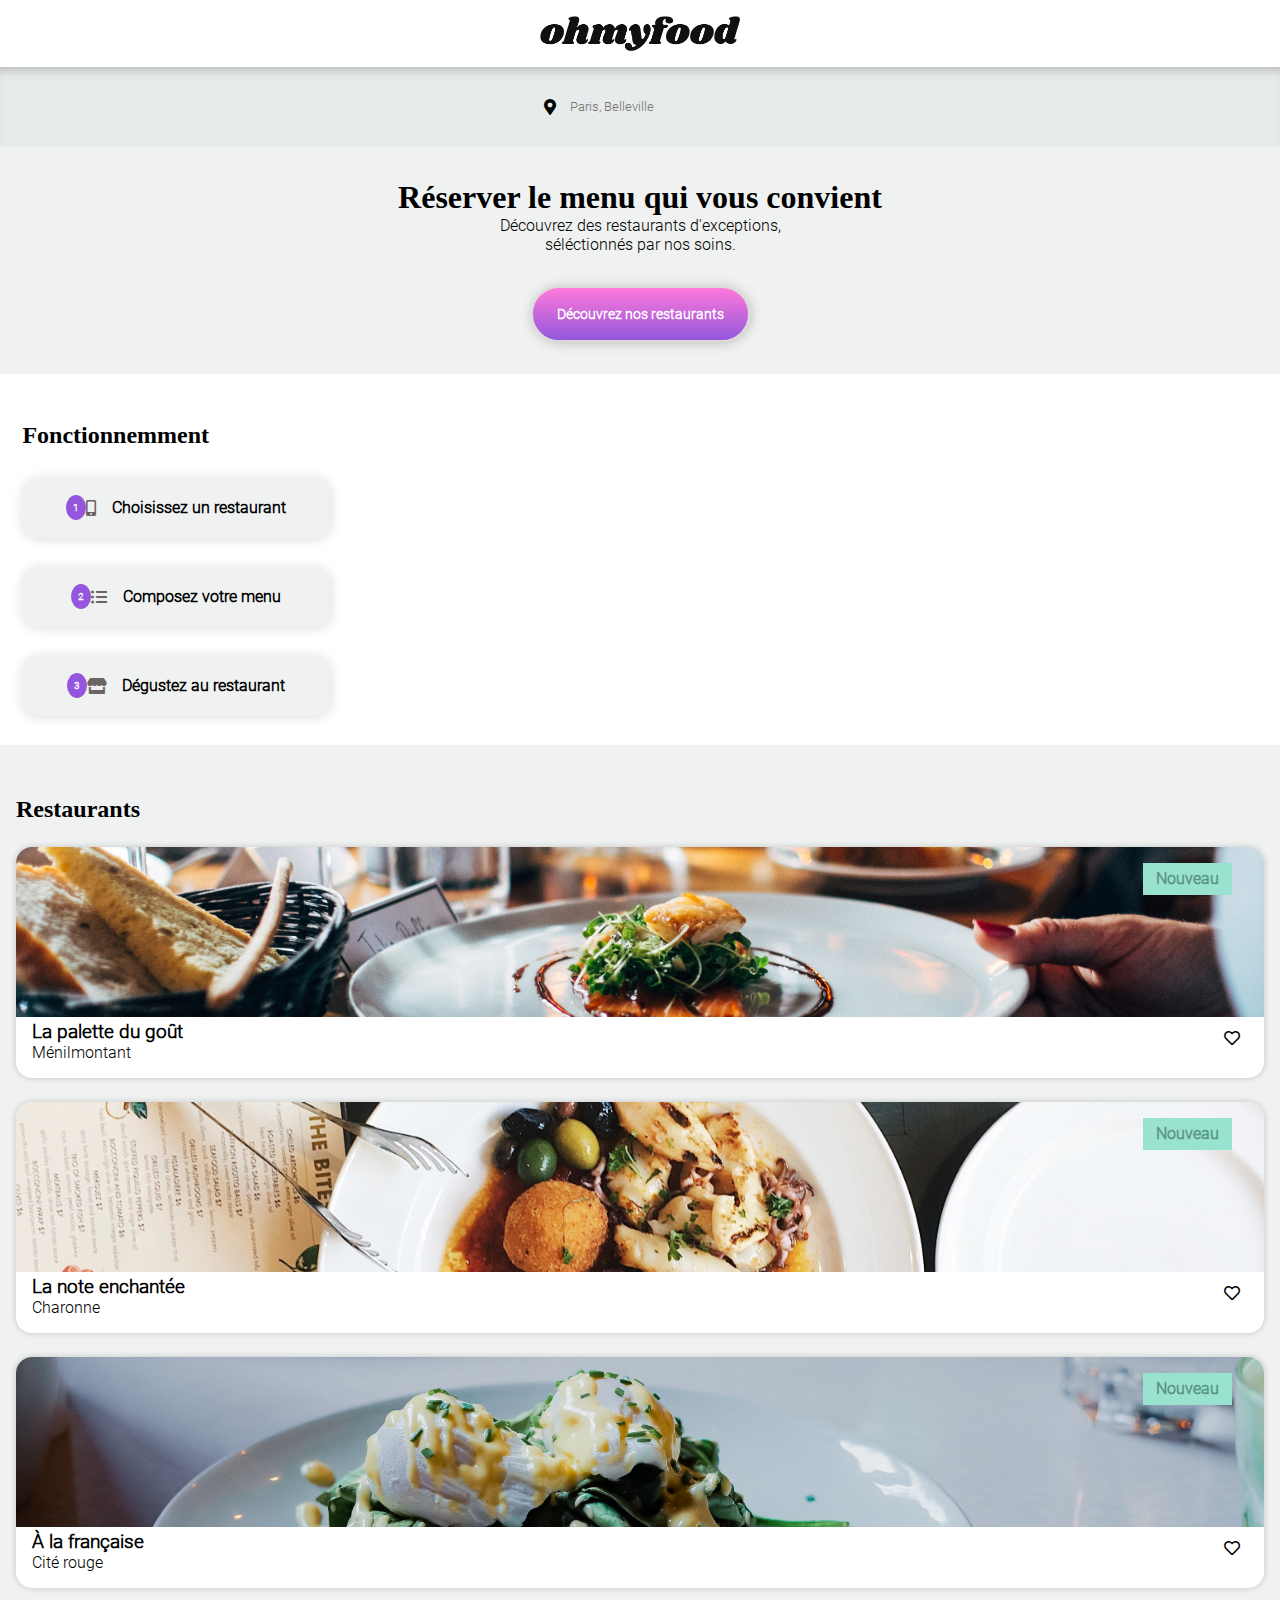
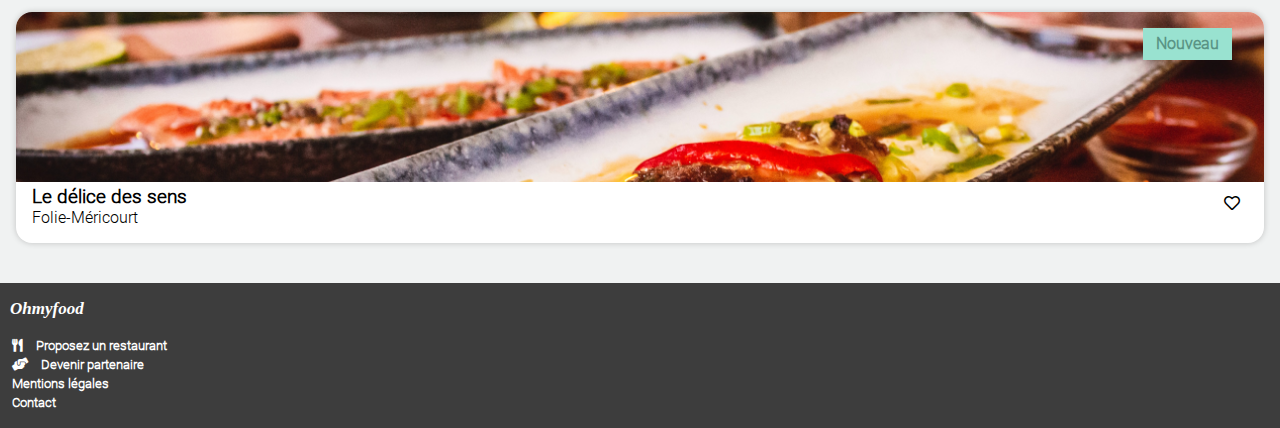
==== index.html @ 3ba20498 "Ajout de dossier html et finalisation page d'acceuil" ====
<!DOCTYPE html>
<html lang="fr">
  <head>
    <meta charset="UTF-8" />
    <meta http-equiv="X-UA-Compatible" content="IE=edge" />
    <meta name="viewport" content="width=device-width, initial-scale=1.0" />
    <link
      rel="stylesheet"
      href="Public/Fontawesome/fontawesome-free-5.15.3-web/css/all.min.css"
    />

    <link rel="stylesheet" href="Public/css/style.css" />

    <title>Ohmyfood</title>
  </head>

  <body>
    <header>
      <div class="header-logo">
        <img
          class="logo"
          src="Public/Images/logo/ohmyfood.png"
          alt="logo de l'entreprise"
        />
      </div>

      <div class="input-search">
        <i class="fas fa-map-marker-alt"></i>
        <input type="text" placeholder="Paris, Belleville" />
      </div>

      <div class="concept-store">
        <!--Courte présentation du concept-->
        <h1>Réserver le menu qui vous convient</h1>
        <p class="header-paragraph">
          Découvrez des restaurants d'exceptions,<br />
          séléctionnés par nos soins.
        </p>
        <button class="first-button">Découvrez nos restaurants</button>
      </div>
    </header>

    <main>
      <section class="first-section">
        <h2 class="titlle-section-1">Fonctionnemment</h2>
        <div class="container-1">
          <ul>
            <li>
              <span class="number">1</span>
              <i class="fas fa-mobile-alt"></i>Choisissez un restaurant
            </li>

            <li>
              <span class="number">2</span>
              <i class="fas fa-list-ul"></i>Composez votre menu
            </li>

            <li>
              <span class="number">3</span> <i class="fas fa-store"></i>Dégustez
              au restaurant
            </li>
          </ul>
        </div>
      </section>

      <section class="second-section">
        <h2 class="titlle-section">Restaurants</h2>

        <article>
          <a href="la-palette-du-gout.html"
            ><!--Lien ramenant au menu concerné-->
            <div class="img-position">
              <img
                class="img-section"
                src="Public/Images/restaurants/Lapalettedugout.jpg"
                alt="la palette du gout"
              />
              <span class="section-button"><strong>Nouveau</strong></span>
            </div>

            <div class="text">
              <h3>La palette du goût</h3>
              <p class="paragraph">Ménilmontant</p>
            </div>
            <div class="icon-heart">
              <i class="far fa-heart"></i>
            </div>
          </a>
        </article>

        <article>
          <a href="la-note-enchantee.html"
            ><!--Lien ramenant au menu concerné-->
            <div class="img-position">
              <img
                class="img-section"
                src="Public/Images/restaurants/Lanoteenchantee.jpg"
                alt="la note enchantee"
              />
              <span class="section-button"><strong>Nouveau</strong></span>
            </div>

            <div class="text">
              <h3>La note enchantée</h3>
              <p class="paragraph">Charonne</p>
            </div>
            <div class="icon-heart">
              <i class="far fa-heart"></i>
            </div>
          </a>
        </article>

        <article>
          <a href="a-la-francaise.html"
            ><!--Lien ramenant au menu concerné-->
            <div class="img-position">
              <img
                class="img-section"
                src="Public/Images/restaurants/Alafrancaise.jpg"
                alt="a la francaise"
              />
              <span class="section-button"><strong>Nouveau</strong></span>
            </div>

            <div class="text">
              <h3>À la française</h3>
              <p class="paragraph">Cité rouge</p>
            </div>
            <div class="icon-heart">
              <i class="far fa-heart"></i>
            </div>
          </a>
        </article>
        <article>
          <a href="le-delice-des-sens.html"
            ><!--Lien ramenant au menu concerné-->
            <div class="img-position">
              <img
                class="img-section"
                src="Public/Images/restaurants/Ledelicedessens.jpg"
                alt="le delice des sens "
              />
              <span class="section-button"><strong>Nouveau</strong></span>
            </div>

            <div class="text">
              <h3>Le délice des sens</h3>
              <p class="paragraph">Folie-Méricourt</p>
            </div>
            <div class="icon-heart">
              <i class="far fa-heart"></i>
            </div>
          </a>
        </article>
      </section>
    </main>

    <footer>
      <h4 class="tittle-footer">Ohmyfood</h4>
      <ul>
        <li><i class="fas fa-utensils"></i>Proposez un restaurant</li>
        <li><i class="fas fa-hands-helping"></i>Devenir partenaire</li>
        <li>Mentions légales</li>
        <a><li>Contact</li></a>
      </ul>
    </footer>
  </body>
</html>
---- Public/css/style.css ----
@font-face {
  font-family: "Roboto";
  src: url("../Font/Roboto/Roboto-Light.ttf") format("truetype");
}
@font-face {
  font-family: "Shrikhand";
  src: url("../Font/Shrikand/Shrikhand-Regular.ttf") format("truetype");
}
* {
  font-family: "Roboto";
  margin: 0;
  padding: 0;
}
:root {
  --color-primary: #9356dc;
  --color-secondary: #ff79da;
  --color-tertiary: #99e2d0;
}
.logo {
  width: 200px;
}

a {
  color: inherit;
  text-decoration: none;
}
.logo {
  width: 200px;
}
.header-logo {
  display: -webkit-box;
  display: -ms-flexbox;
  display: flex;
  -webkit-box-pack: center;
  -ms-flex-pack: center;
  justify-content: center;
  margin-top: 1rem;
  -o-object-fit: cover;
  object-fit: cover;
  margin-bottom: 1rem;
}

input[type="text"] {
  border: none;
  background: none;
  padding-left: 1em;
}

.input-search {
  display: -webkit-box;
  display: -ms-flexbox;
  display: flex;
  -webkit-box-pack: center;
  -ms-flex-pack: center;
  justify-content: center;
  border: none;
  -webkit-appearance: none;
  -moz-appearance: none;
  appearance: none;
  background: #e8ebeb;
  outline: none;
  -webkit-box-shadow: inset 0 10px 10px -6px #bdbfbf;
  box-shadow: inset 0 10px 10px -6px #bdbfbf;
  text-align: center;
  padding: 2em 0;
}
h1,
h2 {
  font-family: "Shrikand";
}
.concept-store {
  background: #f0f2f2;
  padding: 2rem;
  text-align: center;
}

.header-paragraph {
  margin-bottom: 2rem;
}

.first-button {
  text-decoration: none;
  font-weight: bold;
  border: 2px solid #ded9d9;
  border-radius: 40px;
  -webkit-box-shadow: 1px 1px 12px #bababa;
  box-shadow: 1px 1px 12px #bababa;
  color: white;
  background: -webkit-gradient(
    linear,
    left bottom,
    left top,
    from(#9356dc),
    to(#ff79da)
  );
  background: -o-linear-gradient(bottom, #9356dc, #ff79da);
  background: linear-gradient(0deg, #9356dc, #ff79da);
  font-size: 14px;
  padding: 18px 24px;
  cursor: pointer;
}

.img-section {
  width: 100%;
  height: 170px;
  -o-object-fit: cover;
  object-fit: cover;
  border-radius: 1em 1em 0 0;
}

.section-button {
  position: absolute;
  right: 3rem;
  margin-top: 1em;
  color: #5a9485;
  background-color: #99e2d0;
  padding: 0.4em 0.8em;
}
.first-section {
  padding: 0 1.4em;
}
article {
  border-radius: 1em 1em;
  -moz-border-radius: 10px;
  -webkit-box-shadow: 0px 0px 6px 0px rgb(0 0 0 / 20%);
  box-shadow: 0px 0px 6px 0px rgb(0 0 0 / 20%);
  background-color: white;
  -webkit-transition-duration: 0.1s;
  -o-transition-duration: 0.1s;
  transition-duration: 0.1s;
  cursor: pointer;
  margin-bottom: 1.5em;
}

.text {
  padding-left: 1em;
}

.container-1 ul li {
  border: 2px solid #f0f2f2;
  border-radius: 1rem;
  font-weight: bold;
  background: #f0f2f2;
  -webkit-box-shadow: 1px 1px 12px #ded9d9;
  box-shadow: 1px 1px 12px #ded9d9;
  list-style-type: none;
  display: -webkit-box;
  display: -ms-flexbox;
  display: flex;
  -webkit-box-pack: center;
  -ms-flex-pack: center;
  justify-content: center;
  -webkit-box-align: center;
  -ms-flex-align: center;
  align-items: center;
  height: 3.5rem;
  width: 19rem;
  margin: 29px 0;
}

.container-1 ul li:hover {
  -webkit-transition: -webkit-transform 0.5s;
  transition: -webkit-transform 0.5s;
  -o-transition: transform 0.5s;
  transition: transform 0.5s;
  transition: transform 0.5s, -webkit-transform 0.5s;
  -webkit-transform: scale(1.1);
  -ms-transform: scale(1.1);
  transform: scale(1.1);
}
.number {
  background-color: #9356dc;
  border-radius: 50%;
  padding: 7px;
  color: white;
  font-weight: bold;
  font-size: 10px;
}

.fa-mobile-alt,
.fa-store,
.fa-list-ul {
  color: #6b6464;
  margin-right: 1em;
}
.fa-heart {
  display: -webkit-box;
  display: -ms-flexbox;
  display: flex;
  -webkit-box-pack: end;
  -ms-flex-pack: end;
  justify-content: end;
  position: relative;
  top: -2em;
  right: 1.5em;
}

h2 {
  margin-bottom: 1em;
  margin-top: 2em;
}
.second-section {
  background-color: #f0f2f2;
  padding: 0.2em 1em 1em 1em;
}
.second-section:hover {
  -webkit-transition: -webkit-transform 0.5s;
  transition: -webkit-transform 0.5s;
  -o-transition: transform 0.5s;
  transition: transform 0.5s;
  transition: transform 0.5s, -webkit-transform 0.5s;
  -webkit-transform: scale(1.1);
  -ms-transform: scale(1.1);
  transform: scale(1.1);
}

.fa-utensils,
.fa-hands-helping {
  padding-right: 1em;
}
.tittle-footer {
  font-style: italic;
  font-family: "Shrikand";
  color: white;
  font-size: 17px;
  padding-left: 10px;
  padding-bottom: 1em;
}
footer ul li {
  color: white;
  font-weight: bold;
  font-size: 13px;
  padding: 2px 2px 2px 12px;
}
footer {
  background-color: #3d3d3d;
  padding-bottom: 1em;
  padding-top: 1em;
}

@media screen and (max-width: 999px) /* Pour les tablettes */ {
}
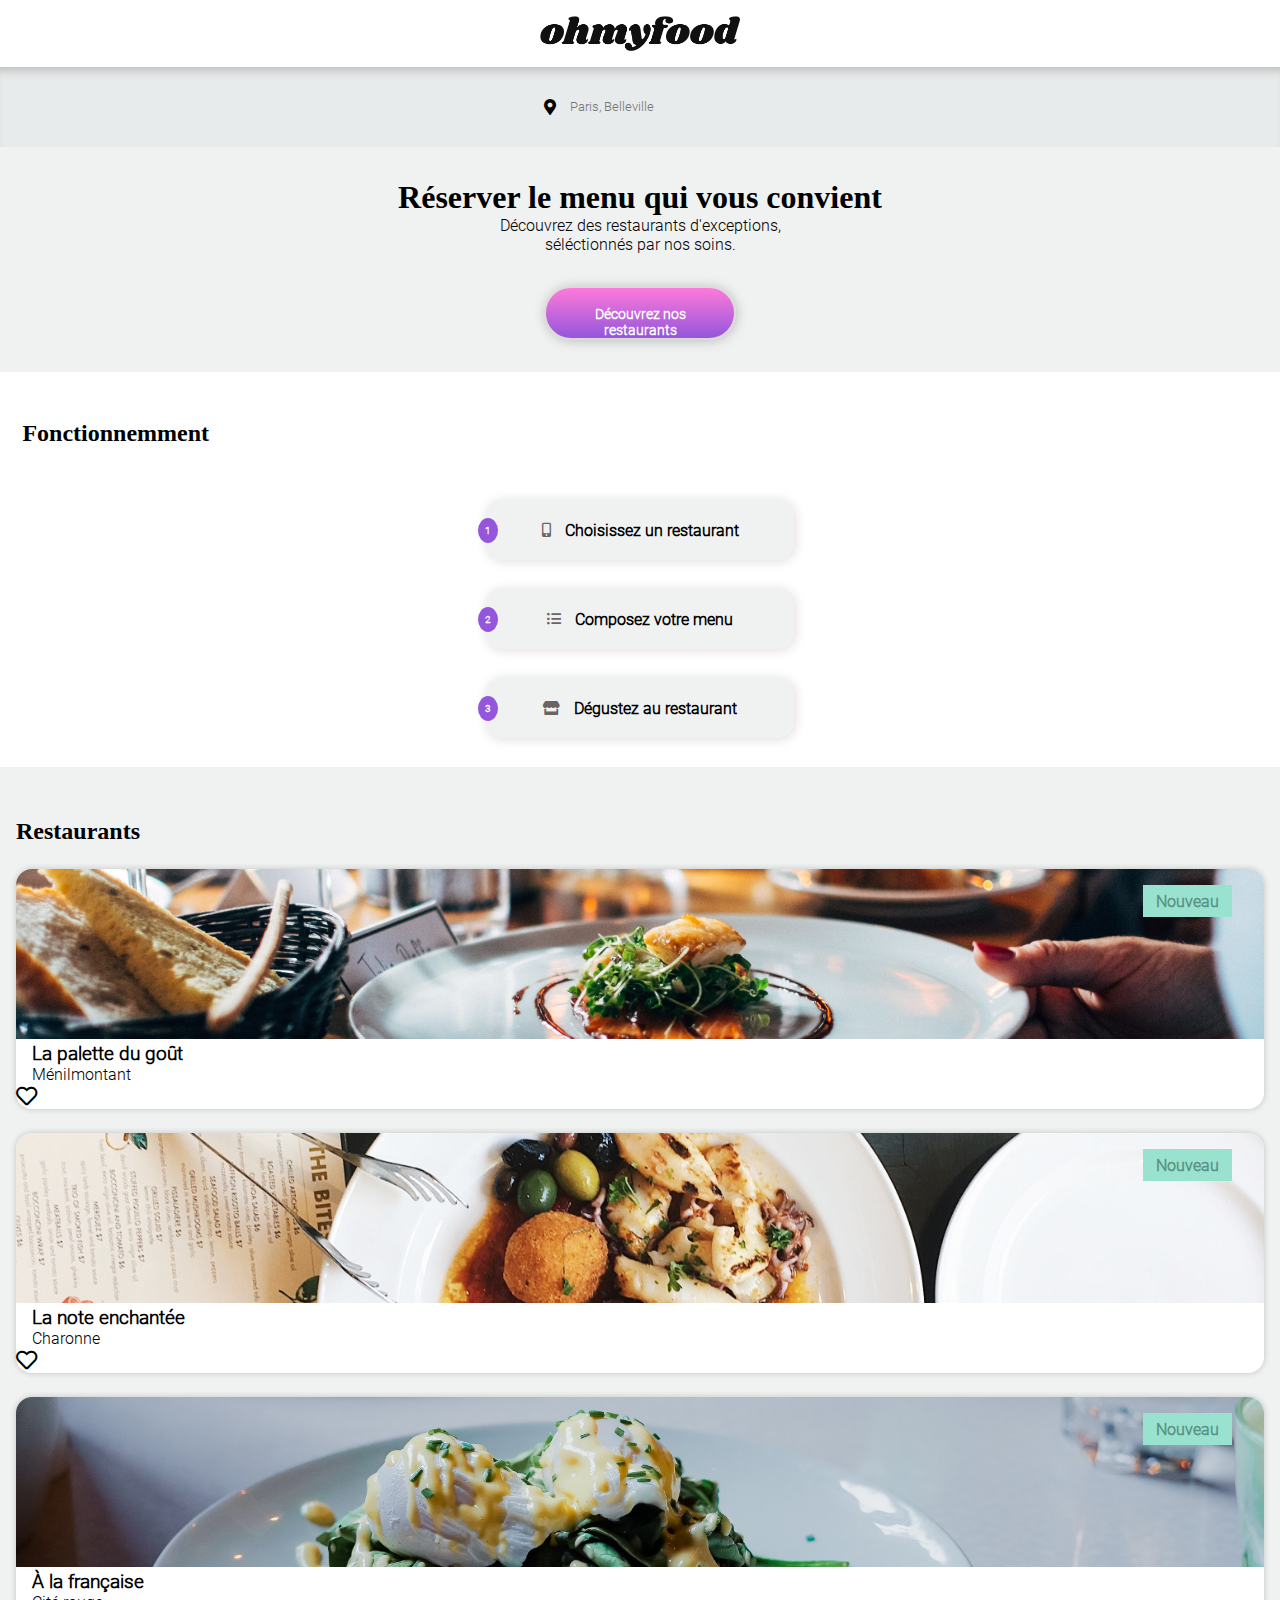
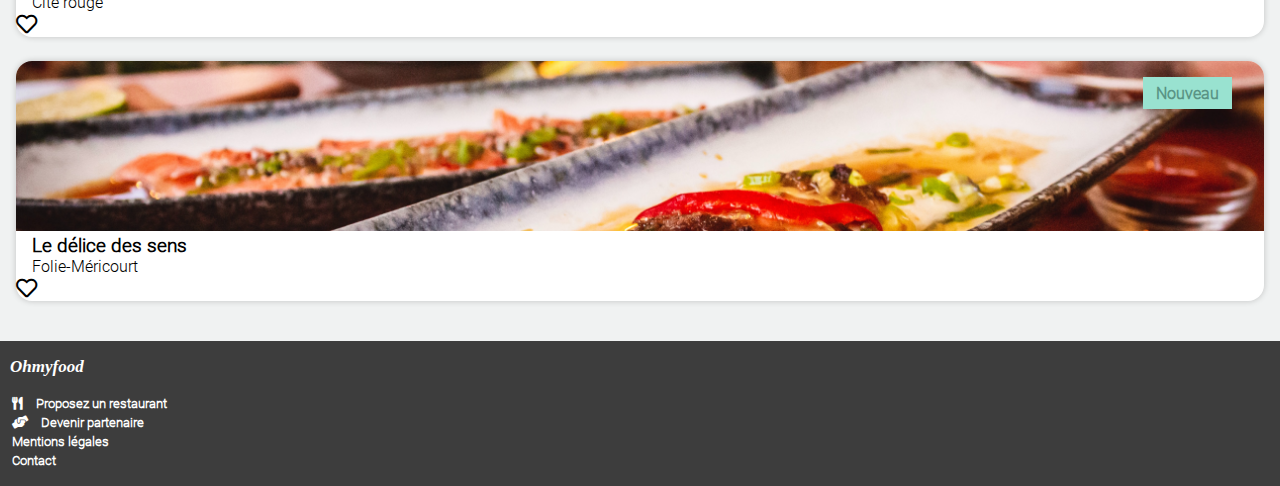
==== commit f9ff293f: "finalisation page menu 1" ====
--- a/index.html
+++ b/index.html
@@ -83,11 +83,10 @@
               <p class="paragraph">Ménilmontant</p>
             </div>
             <div class="icon-heart">
-              <i class="far fa-heart"></i>
+              <span class="fa-li"></span><i class="far fa-heart"></i>
             </div>
           </a>
         </article>
-
         <article>
           <a href="la-note-enchantee.html"
             ><!--Lien ramenant au menu concerné-->
--- a/Public/css/style.css
+++ b/Public/css/style.css
@@ -15,6 +15,7 @@
   --color-primary: #9356dc;
   --color-secondary: #ff79da;
   --color-tertiary: #99e2d0;
+  --font-family-tittle: "Shrikand";
 }
 .logo {
   width: 200px;
@@ -28,14 +29,9 @@
   width: 200px;
 }
 .header-logo {
-  display: -webkit-box;
-  display: -ms-flexbox;
-  display: flex;
-  -webkit-box-pack: center;
-  -ms-flex-pack: center;
+  display: flex;
   justify-content: center;
   margin-top: 1rem;
-  -o-object-fit: cover;
   object-fit: cover;
   margin-bottom: 1rem;
 }
@@ -47,26 +43,19 @@
 }
 
 .input-search {
-  display: -webkit-box;
-  display: -ms-flexbox;
-  display: flex;
-  -webkit-box-pack: center;
-  -ms-flex-pack: center;
+  display: flex;
   justify-content: center;
   border: none;
-  -webkit-appearance: none;
-  -moz-appearance: none;
   appearance: none;
   background: #e8ebeb;
   outline: none;
-  -webkit-box-shadow: inset 0 10px 10px -6px #bdbfbf;
   box-shadow: inset 0 10px 10px -6px #bdbfbf;
   text-align: center;
   padding: 2em 0;
 }
 h1,
 h2 {
-  font-family: "Shrikand";
+  font-family: var(--font-family-tittle);
 }
 .concept-store {
   background: #f0f2f2;
@@ -78,22 +67,19 @@
   margin-bottom: 2rem;
 }
 
+.first-button:hover {
+  cursor: pointer;
+  transition: transform 0.5s, -moz-transform 0.5s;
+  -moz-transform: scale(1.1);
+  transform: scale(1.1);
+}
 .first-button {
   text-decoration: none;
   font-weight: bold;
   border: 2px solid #ded9d9;
   border-radius: 40px;
-  -webkit-box-shadow: 1px 1px 12px #bababa;
   box-shadow: 1px 1px 12px #bababa;
   color: white;
-  background: -webkit-gradient(
-    linear,
-    left bottom,
-    left top,
-    from(#9356dc),
-    to(#ff79da)
-  );
-  background: -o-linear-gradient(bottom, #9356dc, #ff79da);
   background: linear-gradient(0deg, #9356dc, #ff79da);
   font-size: 14px;
   padding: 18px 24px;
@@ -103,7 +89,6 @@
 .img-section {
   width: 100%;
   height: 170px;
-  -o-object-fit: cover;
   object-fit: cover;
   border-radius: 1em 1em 0 0;
 }
@@ -122,59 +107,60 @@
 article {
   border-radius: 1em 1em;
   -moz-border-radius: 10px;
-  -webkit-box-shadow: 0px 0px 6px 0px rgb(0 0 0 / 20%);
+  -moz-box-shadow: 0px 0px 6px 0px rgba(0, 0, 0, 0.2);
   box-shadow: 0px 0px 6px 0px rgb(0 0 0 / 20%);
   background-color: white;
-  -webkit-transition-duration: 0.1s;
-  -o-transition-duration: 0.1s;
+  margin-bottom: 1.5em;
+  -moz-transition-duration: 0.1s;
   transition-duration: 0.1s;
   cursor: pointer;
-  margin-bottom: 1.5em;
-}
-
+}
+
+article:hover {
+  cursor: pointer;
+  transition: transform 0.5s, -moz-transform 0.5s;
+  -moz-transform: scale(1.1);
+  transform: scale(1.1);
+}
 .text {
   padding-left: 1em;
 }
-
+.container-1 {
+  display: flex;
+  justify-content: center;
+}
 .container-1 ul li {
   border: 2px solid #f0f2f2;
   border-radius: 1rem;
   font-weight: bold;
   background: #f0f2f2;
-  -webkit-box-shadow: 1px 1px 12px #ded9d9;
   box-shadow: 1px 1px 12px #ded9d9;
   list-style-type: none;
-  display: -webkit-box;
-  display: -ms-flexbox;
-  display: flex;
-  -webkit-box-pack: center;
-  -ms-flex-pack: center;
-  justify-content: center;
-  -webkit-box-align: center;
-  -ms-flex-align: center;
+  display: flex;
+  justify-content: center;
   align-items: center;
   height: 3.5rem;
   width: 19rem;
   margin: 29px 0;
+  position: relative;
 }
 
 .container-1 ul li:hover {
-  -webkit-transition: -webkit-transform 0.5s;
-  transition: -webkit-transform 0.5s;
-  -o-transition: transform 0.5s;
+  -moz-transition: transform 0.5s, -moz-transform 0.5s;
   transition: transform 0.5s;
-  transition: transform 0.5s, -webkit-transform 0.5s;
-  -webkit-transform: scale(1.1);
-  -ms-transform: scale(1.1);
+  transition: transform 0.5s, -moz-transform 0.5s;
+  -moz-transform: scale(1.1);
   transform: scale(1.1);
 }
 .number {
-  background-color: #9356dc;
+  background-color: var(--color-primary);
   border-radius: 50%;
   padding: 7px;
   color: white;
   font-weight: bold;
   font-size: 10px;
+  position: absolute;
+  left: -1em;
 }
 
 .fa-mobile-alt,
@@ -182,17 +168,19 @@
 .fa-list-ul {
   color: #6b6464;
   margin-right: 1em;
-}
-.fa-heart {
-  display: -webkit-box;
-  display: -ms-flexbox;
-  display: flex;
-  -webkit-box-pack: end;
-  -ms-flex-pack: end;
-  justify-content: end;
-  position: relative;
-  top: -2em;
-  right: 1.5em;
+  font-size: 0.875em;
+}
+.icon-heart {
+  font-size: 1.33em;
+}
+.fa-heart:hover {
+  cursor: pointer; /* souris lors de la selection */
+  -moz-transition: transform 0.5s, -moz-transform 0.5s;
+  transition: transform 0.5s;
+  transition: transform 0.5s, -moz-transform 0.5s;
+  -moz-transform: scale(1.1);
+  transform: scale(1.1);
+  background-color: var(--color-primary);
 }
 
 h2 {
@@ -204,13 +192,10 @@
   padding: 0.2em 1em 1em 1em;
 }
 .second-section:hover {
-  -webkit-transition: -webkit-transform 0.5s;
-  transition: -webkit-transform 0.5s;
-  -o-transition: transform 0.5s;
+  -moz-transition: transform 0.5s, -moz-transform 0.5s;
   transition: transform 0.5s;
-  transition: transform 0.5s, -webkit-transform 0.5s;
-  -webkit-transform: scale(1.1);
-  -ms-transform: scale(1.1);
+  transition: transform 0.5s, -moz-transform 0.5s;
+  -moz-transform: scale(1.1);
   transform: scale(1.1);
 }
 
@@ -220,7 +205,7 @@
 }
 .tittle-footer {
   font-style: italic;
-  font-family: "Shrikand";
+  font-family: var(--font-family-tittle);
   color: white;
   font-size: 17px;
   padding-left: 10px;
@@ -237,6 +222,80 @@
   padding-bottom: 1em;
   padding-top: 1em;
 }
-
-@media screen and (max-width: 999px) /* Pour les tablettes */ {
-}
+/* CSS page de menu 1 */
+
+.element {
+  position: absolute;
+  left: 1em;
+  top: 1.7em;
+}
+.tittle-second-page {
+  display: flex;
+  justify-content: center;
+  padding: 1em;
+  position: relative;
+}
+.img-page-2 {
+  width: 100%;
+  object-fit: cover;
+  height: 170px;
+}
+.text-transform {
+  text-transform: uppercase;
+  border-bottom: 3px solid var(--color-tertiary);
+  width: 40px;
+}
+
+.font-style-h2 {
+  font-family: var(--font-family-tittle);
+}
+.padding-section {
+  padding: 1em;
+}
+
+.text-item {
+  font-size: small;
+  padding-left: 1em;
+  padding-top: 1em;
+}
+.tittle-logo {
+  font-family: var(--font-family-tittle);
+  font-style: italic;
+  font-weight: bold;
+  font-size: 2em;
+}
+.element-icon {
+  display: flex;
+  justify-content: flex-end;
+  padding-right: 1.5em;
+  font-weight: bold;
+}
+
+.article-second-page {
+  margin-top: 1em;
+}
+
+button {
+  font-weight: bold;
+  color: white;
+  text-decoration: none;
+  border: 2px solid #ded9d9;
+  border-radius: 40px;
+  box-shadow: 1px 1px 12px #bababa;
+  background: linear-gradient(0deg, #9356dc, #ff79da);
+  font-size: 14px;
+  cursor: pointer;
+  height: 3.4rem;
+  width: 12rem;
+}
+.position-order {
+  text-align: center;
+  margin-bottom: 3rem;
+}
+/* CSS media quieries */
+
+@media screen and (max-width: 340px) /* Pour les écrans à taille réduite */ {
+  .container-1 ul li {
+    width: 17rem;
+  }
+}
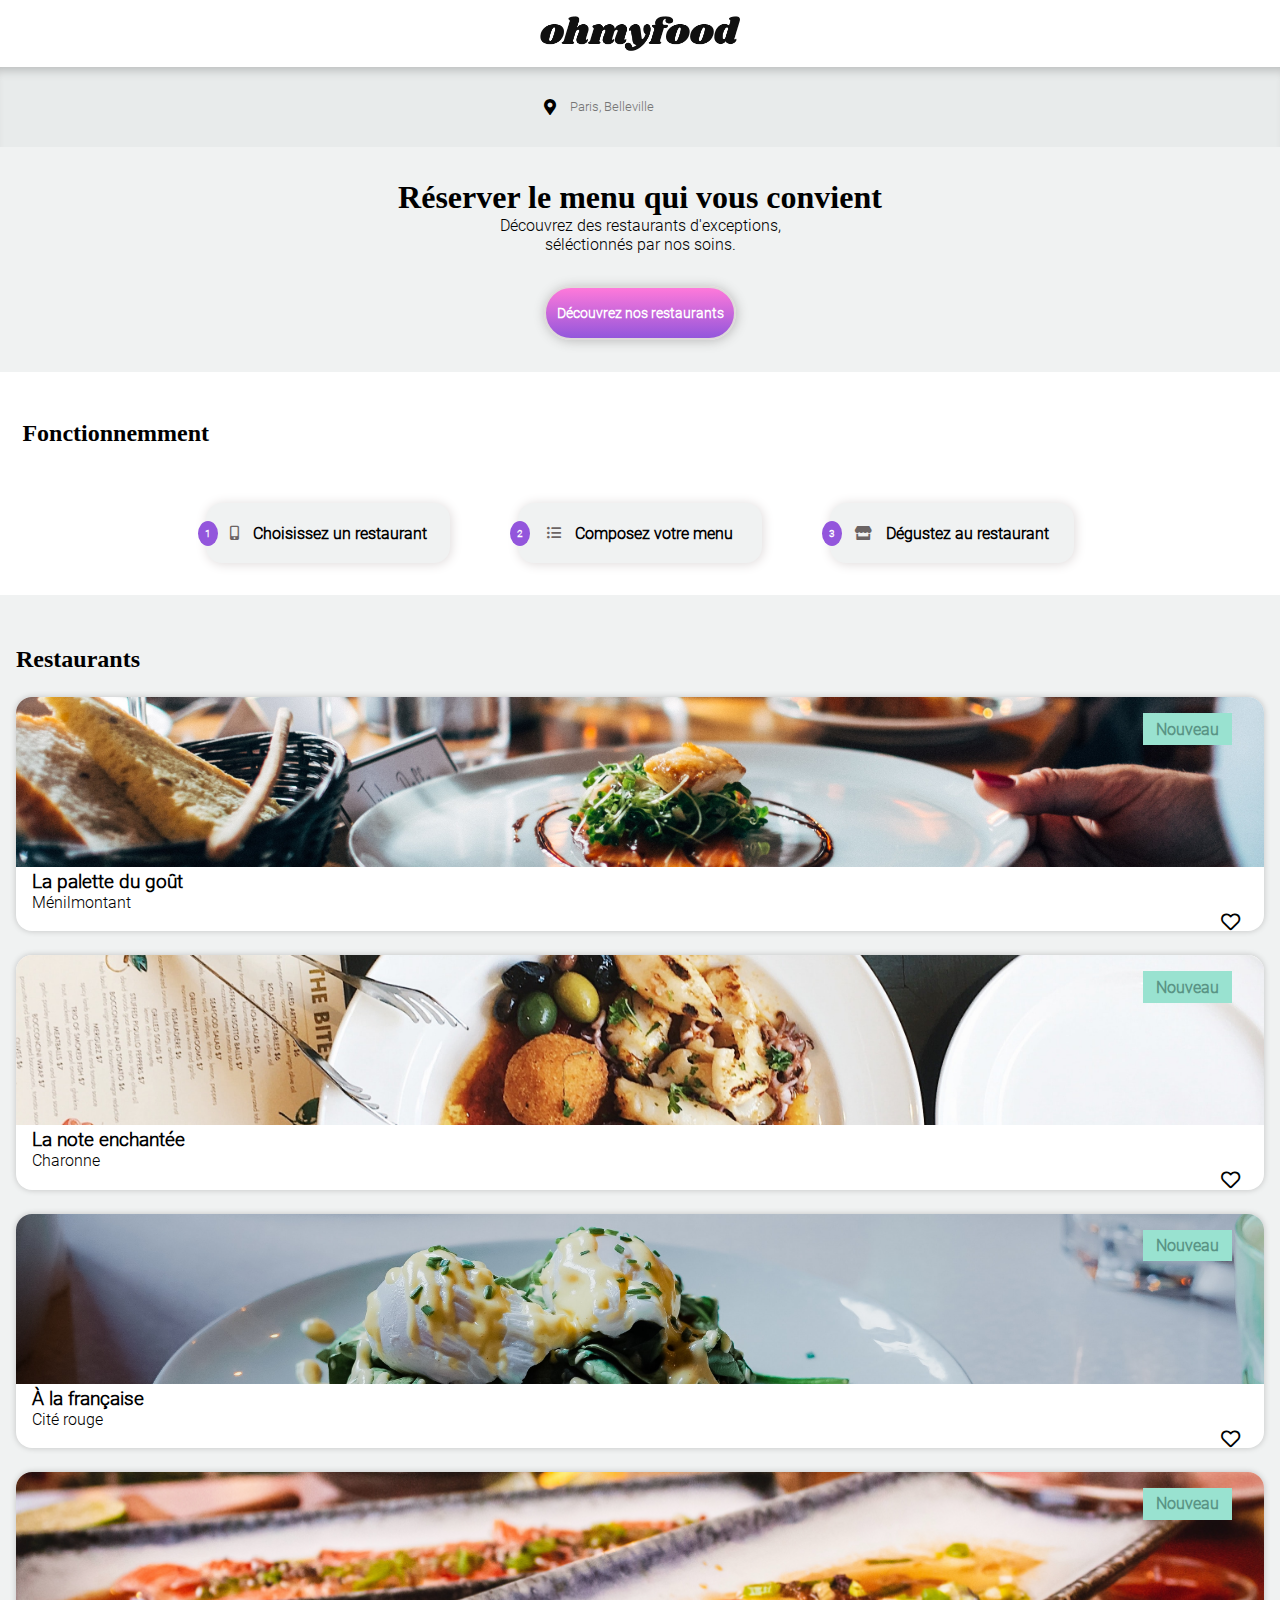
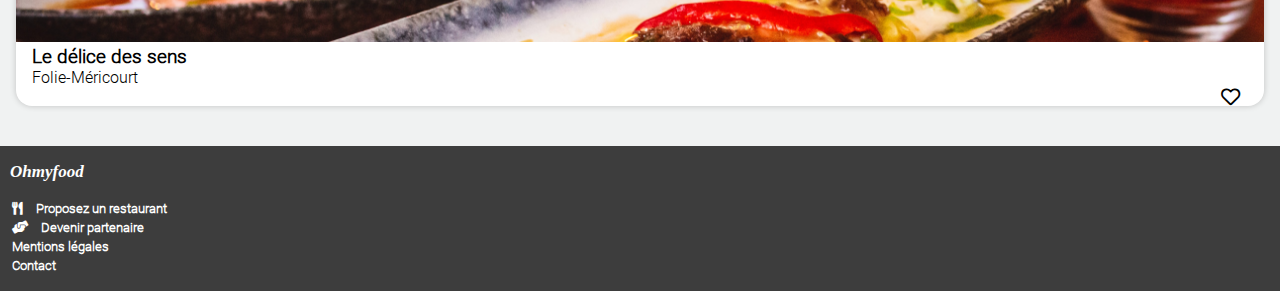
==== commit 3ed5761d: "finalisation des pages menu avec verification de positionnement" ====
--- a/index.html
+++ b/index.html
@@ -81,12 +81,11 @@
             <div class="text">
               <h3>La palette du goût</h3>
               <p class="paragraph">Ménilmontant</p>
-            </div>
-            <div class="icon-heart">
-              <span class="fa-li"></span><i class="far fa-heart"></i>
+              <div class="display-icon"><i class="far fa-heart"></i></div>
             </div>
           </a>
         </article>
+
         <article>
           <a href="la-note-enchantee.html"
             ><!--Lien ramenant au menu concerné-->
@@ -102,9 +101,7 @@
             <div class="text">
               <h3>La note enchantée</h3>
               <p class="paragraph">Charonne</p>
-            </div>
-            <div class="icon-heart">
-              <i class="far fa-heart"></i>
+              <div class="display-icon"><i class="far fa-heart"></i></div>
             </div>
           </a>
         </article>
@@ -124,12 +121,11 @@
             <div class="text">
               <h3>À la française</h3>
               <p class="paragraph">Cité rouge</p>
-            </div>
-            <div class="icon-heart">
-              <i class="far fa-heart"></i>
+              <div class="display-icon"><i class="far fa-heart"></i></div>
             </div>
           </a>
         </article>
+
         <article>
           <a href="le-delice-des-sens.html"
             ><!--Lien ramenant au menu concerné-->
@@ -145,9 +141,7 @@
             <div class="text">
               <h3>Le délice des sens</h3>
               <p class="paragraph">Folie-Méricourt</p>
-            </div>
-            <div class="icon-heart">
-              <i class="far fa-heart"></i>
+              <div class="display-icon"><i class="far fa-heart"></i></div>
             </div>
           </a>
         </article>
@@ -160,7 +154,7 @@
         <li><i class="fas fa-utensils"></i>Proposez un restaurant</li>
         <li><i class="fas fa-hands-helping"></i>Devenir partenaire</li>
         <li>Mentions légales</li>
-        <a><li>Contact</li></a>
+        <li>Contact</li>
       </ul>
     </footer>
   </body>
--- a/Public/css/style.css
+++ b/Public/css/style.css
@@ -1,10 +1,10 @@
 @font-face {
   font-family: "Roboto";
-  src: url("../Font/Roboto/Roboto-Light.ttf") format("truetype");
+  src: url("/Public/Font/Roboto/Roboto-Light.ttf") format("truetype");
 }
 @font-face {
   font-family: "Shrikhand";
-  src: url("../Font/Shrikand/Shrikhand-Regular.ttf") format("truetype");
+  src: url("/Public/Font/Shrikand/Shrikhand-Regular.ttf") format("truetype");
 }
 * {
   font-family: "Roboto";
@@ -48,7 +48,6 @@
   border: none;
   appearance: none;
   background: #e8ebeb;
-  outline: none;
   box-shadow: inset 0 10px 10px -6px #bdbfbf;
   text-align: center;
   padding: 2em 0;
@@ -67,12 +66,6 @@
   margin-bottom: 2rem;
 }
 
-.first-button:hover {
-  cursor: pointer;
-  transition: transform 0.5s, -moz-transform 0.5s;
-  -moz-transform: scale(1.1);
-  transform: scale(1.1);
-}
 .first-button {
   text-decoration: none;
   font-weight: bold;
@@ -82,8 +75,8 @@
   color: white;
   background: linear-gradient(0deg, #9356dc, #ff79da);
   font-size: 14px;
-  padding: 18px 24px;
   cursor: pointer;
+  transform: scale(1);
 }
 
 .img-section {
@@ -116,12 +109,6 @@
   cursor: pointer;
 }
 
-article:hover {
-  cursor: pointer;
-  transition: transform 0.5s, -moz-transform 0.5s;
-  -moz-transform: scale(1.1);
-  transform: scale(1.1);
-}
 .text {
   padding-left: 1em;
 }
@@ -145,13 +132,6 @@
   position: relative;
 }
 
-.container-1 ul li:hover {
-  -moz-transition: transform 0.5s, -moz-transform 0.5s;
-  transition: transform 0.5s;
-  transition: transform 0.5s, -moz-transform 0.5s;
-  -moz-transform: scale(1.1);
-  transform: scale(1.1);
-}
 .number {
   background-color: var(--color-primary);
   border-radius: 50%;
@@ -170,18 +150,6 @@
   margin-right: 1em;
   font-size: 0.875em;
 }
-.icon-heart {
-  font-size: 1.33em;
-}
-.fa-heart:hover {
-  cursor: pointer; /* souris lors de la selection */
-  -moz-transition: transform 0.5s, -moz-transform 0.5s;
-  transition: transform 0.5s;
-  transition: transform 0.5s, -moz-transform 0.5s;
-  -moz-transform: scale(1.1);
-  transform: scale(1.1);
-  background-color: var(--color-primary);
-}
 
 h2 {
   margin-bottom: 1em;
@@ -191,14 +159,11 @@
   background-color: #f0f2f2;
   padding: 0.2em 1em 1em 1em;
 }
-.second-section:hover {
-  -moz-transition: transform 0.5s, -moz-transform 0.5s;
-  transition: transform 0.5s;
-  transition: transform 0.5s, -moz-transform 0.5s;
-  -moz-transform: scale(1.1);
-  transform: scale(1.1);
-}
-
+.display-icon {
+  display: flex;
+  justify-content: flex-end;
+  padding-right: 1.5em;
+}
 .fa-utensils,
 .fa-hands-helping {
   padding-right: 1em;
@@ -224,6 +189,9 @@
 }
 /* CSS page de menu 1 */
 
+.Tiitle.logo {
+  padding: 1em;
+}
 .element {
   position: absolute;
   left: 1em;
@@ -238,16 +206,18 @@
 .img-page-2 {
   width: 100%;
   object-fit: cover;
-  height: 170px;
+  height: 200px;
 }
 .text-transform {
   text-transform: uppercase;
   border-bottom: 3px solid var(--color-tertiary);
   width: 40px;
+  font-weight: inherit;
 }
 
 .font-style-h2 {
   font-family: var(--font-family-tittle);
+  padding: 1em;
 }
 .padding-section {
   padding: 1em;
@@ -264,17 +234,43 @@
   font-weight: bold;
   font-size: 2em;
 }
-.element-icon {
-  display: flex;
-  justify-content: flex-end;
+.Explain {
+  padding-top: 0.3em;
+}
+.element-price {
+  font-weight: bold;
+  font-size: small;
+  display: flex;
+  justify-content: end;
   padding-right: 1.5em;
-  font-weight: bold;
+  padding-bottom: 0.5em;
 }
 
 .article-second-page {
   margin-top: 1em;
 }
-
+.heart-seconde-page {
+  position: relative;
+}
+.fa-heart {
+  font-size: larger;
+}
+.position-absolute {
+  position: absolute;
+  right: 2em;
+  bottom: 3em;
+}
+.top-img {
+  position: relative;
+}
+.background-section {
+  background-color: #f0f2f2;
+  border-radius: 1.9em 1.9em 0 0;
+  margin-top: -5em;
+  padding-bottom: 10px;
+  position: relative;
+  z-index: 5;
+}
 button {
   font-weight: bold;
   color: white;
@@ -294,6 +290,14 @@
 }
 /* CSS media quieries */
 
+@media (min-width: 992px) {
+  .container-1 ul li {
+    display: inline-flex;
+    margin: 2rem;
+    width: 15rem;
+  }
+}
+
 @media screen and (max-width: 340px) /* Pour les écrans à taille réduite */ {
   .container-1 ul li {
     width: 17rem;
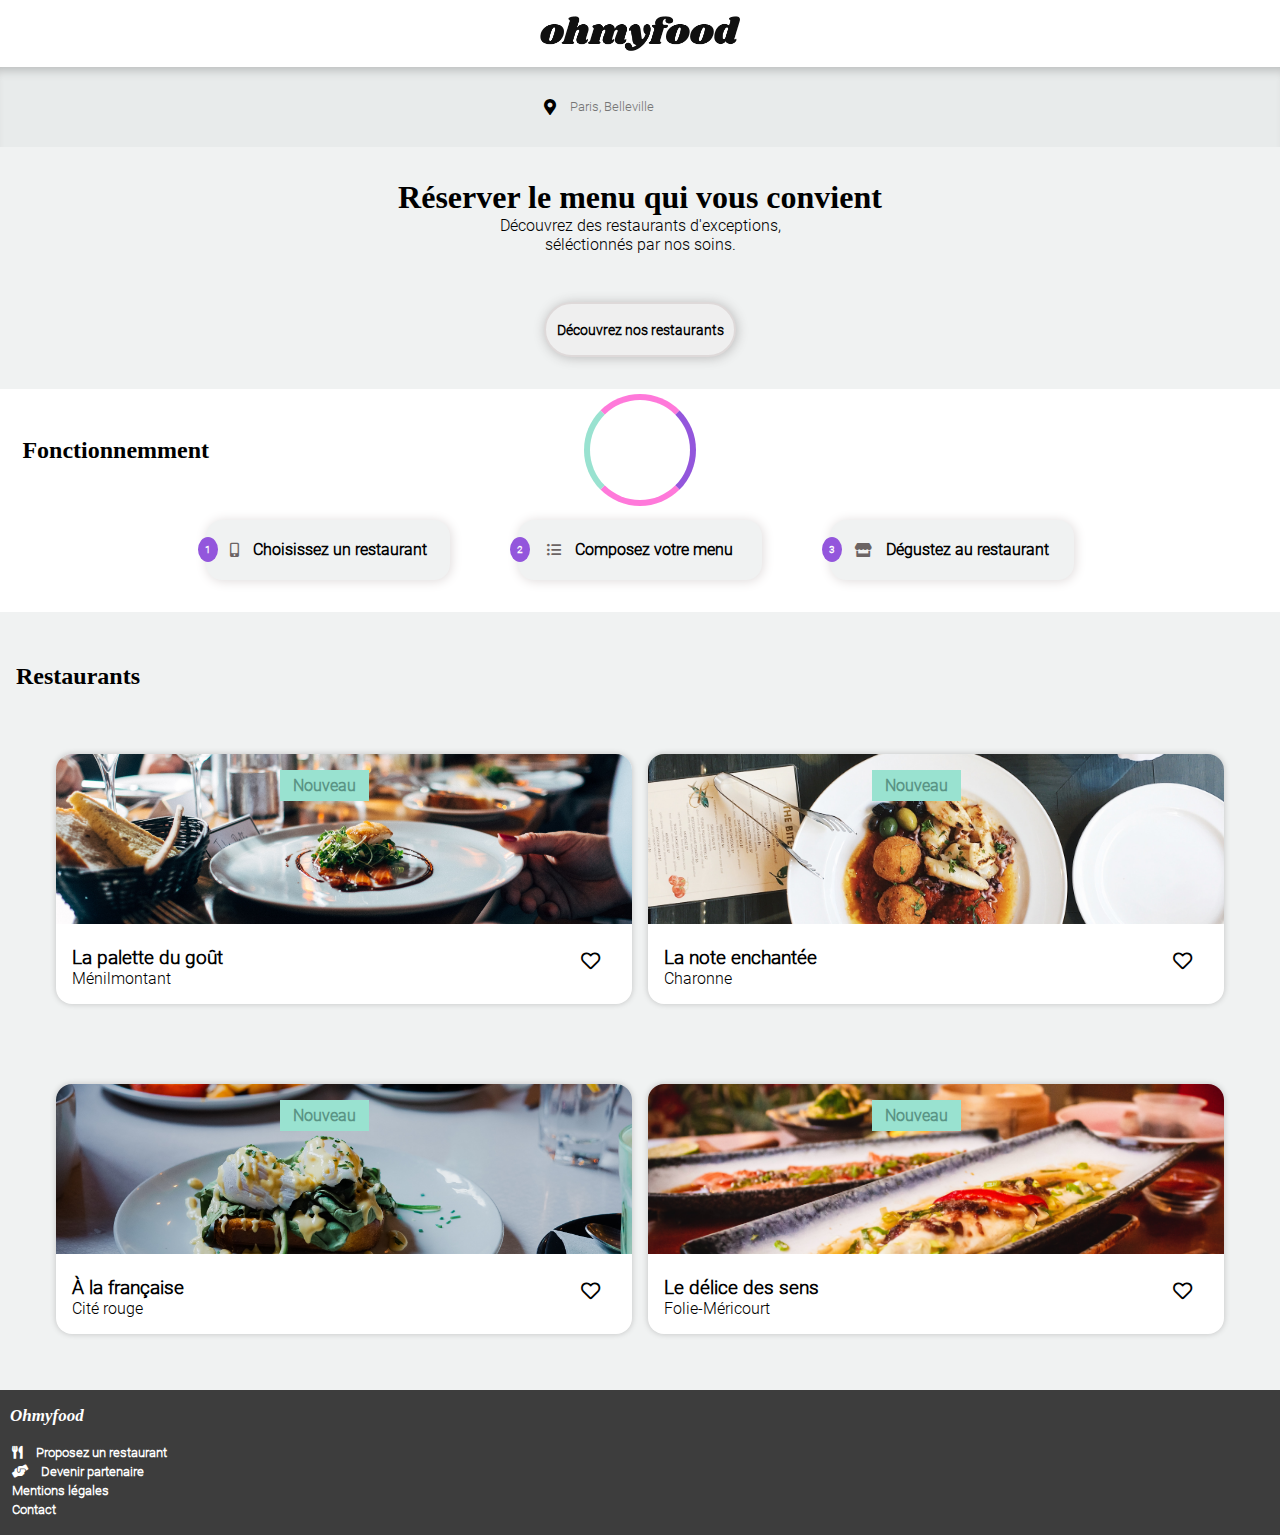
==== commit d84cbce4: "Réalisation des derniéres animations css" ====
--- a/index.html
+++ b/index.html
@@ -15,6 +15,9 @@
   </head>
 
   <body>
+    <div class="loader">
+      <div class="loader-spinner"></div>
+    </div>
     <header>
       <div class="header-logo">
         <img
@@ -65,86 +68,105 @@
 
       <section class="second-section">
         <h2 class="titlle-section">Restaurants</h2>
+        <div class="postion-desktop">
+          <article>
+            <a href="la-palette-du-gout.html"
+              ><!--Lien ramenant au menu concerné-->
+              <div class="img-position">
+                <img
+                  class="img-section"
+                  src="Public/Images/restaurants/Lapalettedugout.jpg"
+                  alt="la palette du gout"
+                />
+                <span class="section-button"><strong>Nouveau</strong></span>
+              </div>
 
-        <article>
-          <a href="la-palette-du-gout.html"
-            ><!--Lien ramenant au menu concerné-->
-            <div class="img-position">
-              <img
-                class="img-section"
-                src="Public/Images/restaurants/Lapalettedugout.jpg"
-                alt="la palette du gout"
-              />
-              <span class="section-button"><strong>Nouveau</strong></span>
-            </div>
+              <div class="text">
+                <h3>La palette du goût</h3>
+                <p class="paragraph">Ménilmontant</p>
+                <div class="position-icon">
+                  <div class="position-heart-1">
+                    <i class="far fa-heart"></i>
+                  </div>
+                </div>
+              </div>
+            </a>
+          </article>
 
-            <div class="text">
-              <h3>La palette du goût</h3>
-              <p class="paragraph">Ménilmontant</p>
-              <div class="display-icon"><i class="far fa-heart"></i></div>
-            </div>
-          </a>
-        </article>
+          <article>
+            <a href="la-note-enchantee.html"
+              ><!--Lien ramenant au menu concerné-->
+              <div class="img-position">
+                <img
+                  class="img-section"
+                  src="Public/Images/restaurants/Lanoteenchantee.jpg"
+                  alt="la note enchantee"
+                />
+                <span class="section-button"><strong>Nouveau</strong></span>
+              </div>
 
-        <article>
-          <a href="la-note-enchantee.html"
-            ><!--Lien ramenant au menu concerné-->
-            <div class="img-position">
-              <img
-                class="img-section"
-                src="Public/Images/restaurants/Lanoteenchantee.jpg"
-                alt="la note enchantee"
-              />
-              <span class="section-button"><strong>Nouveau</strong></span>
-            </div>
+              <div class="text">
+                <h3>La note enchantée</h3>
+                <p class="paragraph">Charonne</p>
+                <div class="position-icon">
+                  <div class="position-heart-1">
+                    <i class="far fa-heart"></i>
+                  </div>
+                </div>
+              </div>
+            </a>
+          </article>
+        </div>
 
-            <div class="text">
-              <h3>La note enchantée</h3>
-              <p class="paragraph">Charonne</p>
-              <div class="display-icon"><i class="far fa-heart"></i></div>
-            </div>
-          </a>
-        </article>
+        <div class="postion-desktop">
+          <article>
+            <a href="a-la-francaise.html"
+              ><!--Lien ramenant au menu concerné-->
+              <div class="img-position">
+                <img
+                  class="img-section"
+                  src="Public/Images/restaurants/Alafrancaise.jpg"
+                  alt="a la francaise"
+                />
+                <span class="section-button"><strong>Nouveau</strong></span>
+              </div>
 
-        <article>
-          <a href="a-la-francaise.html"
-            ><!--Lien ramenant au menu concerné-->
-            <div class="img-position">
-              <img
-                class="img-section"
-                src="Public/Images/restaurants/Alafrancaise.jpg"
-                alt="a la francaise"
-              />
-              <span class="section-button"><strong>Nouveau</strong></span>
-            </div>
+              <div class="text">
+                <h3>À la française</h3>
+                <p class="paragraph">Cité rouge</p>
+                <div class="position-icon">
+                  <div class="position-heart-1">
+                    <i class="far fa-heart"></i>
+                  </div>
+                </div>
+              </div>
+            </a>
+          </article>
 
-            <div class="text">
-              <h3>À la française</h3>
-              <p class="paragraph">Cité rouge</p>
-              <div class="display-icon"><i class="far fa-heart"></i></div>
-            </div>
-          </a>
-        </article>
+          <article>
+            <a href="le-delice-des-sens.html"
+              ><!--Lien ramenant au menu concerné-->
+              <div class="img-position">
+                <img
+                  class="img-section"
+                  src="Public/Images/restaurants/Ledelicedessens.jpg"
+                  alt="le delice des sens "
+                />
+                <span class="section-button"><strong>Nouveau</strong></span>
+              </div>
 
-        <article>
-          <a href="le-delice-des-sens.html"
-            ><!--Lien ramenant au menu concerné-->
-            <div class="img-position">
-              <img
-                class="img-section"
-                src="Public/Images/restaurants/Ledelicedessens.jpg"
-                alt="le delice des sens "
-              />
-              <span class="section-button"><strong>Nouveau</strong></span>
-            </div>
-
-            <div class="text">
-              <h3>Le délice des sens</h3>
-              <p class="paragraph">Folie-Méricourt</p>
-              <div class="display-icon"><i class="far fa-heart"></i></div>
-            </div>
-          </a>
-        </article>
+              <div class="text">
+                <h3>Le délice des sens</h3>
+                <p class="paragraph">Folie-Méricourt</p>
+                <div class="position-icon">
+                  <div class="position-heart-1">
+                    <i class="far fa-heart"></i>
+                  </div>
+                </div>
+              </div>
+            </a>
+          </article>
+        </div>
       </section>
     </main>
 
--- a/Public/css/style.css
+++ b/Public/css/style.css
@@ -1,10 +1,10 @@
 @font-face {
   font-family: "Roboto";
-  src: url("/Public/Font/Roboto/Roboto-Light.ttf") format("truetype");
+  src: url("../Font/Roboto/Roboto-Light.ttf") format("truetype");
 }
 @font-face {
   font-family: "Shrikhand";
-  src: url("/Public/Font/Shrikand/Shrikhand-Regular.ttf") format("truetype");
+  src: url("../Font/Shrikand/Shrikhand-Regular.ttf") format("truetype");
 }
 * {
   font-family: "Roboto";
@@ -17,6 +17,40 @@
   --color-tertiary: #99e2d0;
   --font-family-tittle: "Shrikand";
 }
+
+.loader-spinner {
+  width: 100px;
+  height: 100px;
+  border: 6px solid var(--color-primary);
+  border-radius: 50%;
+  border-top-color: var(--color-secondary);
+  border-bottom-color: var(--color-secondary);
+  border-left-color: var(--color-tertiary);
+  margin: auto;
+  position: absolute;
+  -webkit-animation: spin 3s linear infinite;
+  -o-animation: spin 3s linear infinite;
+  -moz-animation: spin 3s linear infinite;
+  animation: spin 3s linear infinite;
+  top: 0;
+  left: 0;
+  right: 0;
+  bottom: 0;
+}
+/*Animation loading spinner*/
+@keyframes spin {
+  0% {
+    transform: scale(1) rotate(360deg);
+  }
+
+  50% {
+    transform: scale(0.5) rotate(-360deg);
+  }
+  100% {
+    transform: scale(1) rotate(360deg);
+  }
+}
+
 .logo {
   width: 200px;
 }
@@ -64,19 +98,6 @@
 
 .header-paragraph {
   margin-bottom: 2rem;
-}
-
-.first-button {
-  text-decoration: none;
-  font-weight: bold;
-  border: 2px solid #ded9d9;
-  border-radius: 40px;
-  box-shadow: 1px 1px 12px #bababa;
-  color: white;
-  background: linear-gradient(0deg, #9356dc, #ff79da);
-  font-size: 14px;
-  cursor: pointer;
-  transform: scale(1);
 }
 
 .img-section {
@@ -107,6 +128,7 @@
   -moz-transition-duration: 0.1s;
   transition-duration: 0.1s;
   cursor: pointer;
+  padding-bottom: 1em;
 }
 
 .text {
@@ -159,11 +181,15 @@
   background-color: #f0f2f2;
   padding: 0.2em 1em 1em 1em;
 }
-.display-icon {
-  display: flex;
-  justify-content: flex-end;
-  padding-right: 1.5em;
-}
+.position-icon {
+  position: relative;
+}
+.position-heart-1 {
+  position: absolute;
+  right: 2em;
+  bottom: 1em;
+}
+
 .fa-utensils,
 .fa-hands-helping {
   padding-right: 1em;
@@ -189,19 +215,25 @@
 }
 /* CSS page de menu 1 */
 
-.Tiitle.logo {
+.Item-menu {
   padding: 1em;
+}
+.tittle-logo {
+  font-family: var(--font-family-tittle);
+  font-style: italic;
+  font-weight: bold;
+  font-size: 2em;
+}
+.tittle-second-page {
+  display: flex;
+  justify-content: center;
+  padding: 1em;
+  position: relative;
 }
 .element {
   position: absolute;
   left: 1em;
   top: 1.7em;
-}
-.tittle-second-page {
-  display: flex;
-  justify-content: center;
-  padding: 1em;
-  position: relative;
 }
 .img-page-2 {
   width: 100%;
@@ -217,7 +249,7 @@
 
 .font-style-h2 {
   font-family: var(--font-family-tittle);
-  padding: 1em;
+  padding: 0.8em;
 }
 .padding-section {
   padding: 1em;
@@ -228,26 +260,23 @@
   padding-left: 1em;
   padding-top: 1em;
 }
-.tittle-logo {
-  font-family: var(--font-family-tittle);
-  font-style: italic;
-  font-weight: bold;
-  font-size: 2em;
-}
+
 .Explain {
   padding-top: 0.3em;
 }
 .element-price {
   font-weight: bold;
   font-size: small;
-  display: flex;
-  justify-content: end;
-  padding-right: 1.5em;
-  padding-bottom: 0.5em;
+  position: absolute;
+  right: 0.8em;
+  bottom: 0.5em;
 }
 
 .article-second-page {
   margin-top: 1em;
+  margin-bottom: 0.1em;
+  padding-bottom: 0.4em;
+  position: relative;
 }
 .heart-seconde-page {
   position: relative;
@@ -273,16 +302,15 @@
 }
 button {
   font-weight: bold;
-  color: white;
   text-decoration: none;
   border: 2px solid #ded9d9;
   border-radius: 40px;
   box-shadow: 1px 1px 12px #bababa;
-  background: linear-gradient(0deg, #9356dc, #ff79da);
   font-size: 14px;
   cursor: pointer;
   height: 3.4rem;
   width: 12rem;
+  margin-top: 1.2em;
 }
 .position-order {
   text-align: center;
@@ -296,6 +324,26 @@
     margin: 2rem;
     width: 15rem;
   }
+  .section-button {
+    position: relative;
+    top: -9.5em;
+    right: 25em;
+  }
+}
+@media (min-width: 768px) {
+  article {
+    width: 50%;
+    margin: 0.5em;
+  }
+  .section-button {
+    position: relative;
+    top: -9.5em;
+    right: -14em;
+  }
+  .postion-desktop {
+    display: flex;
+    padding: 2em;
+  }
 }
 
 @media screen and (max-width: 340px) /* Pour les écrans à taille réduite */ {
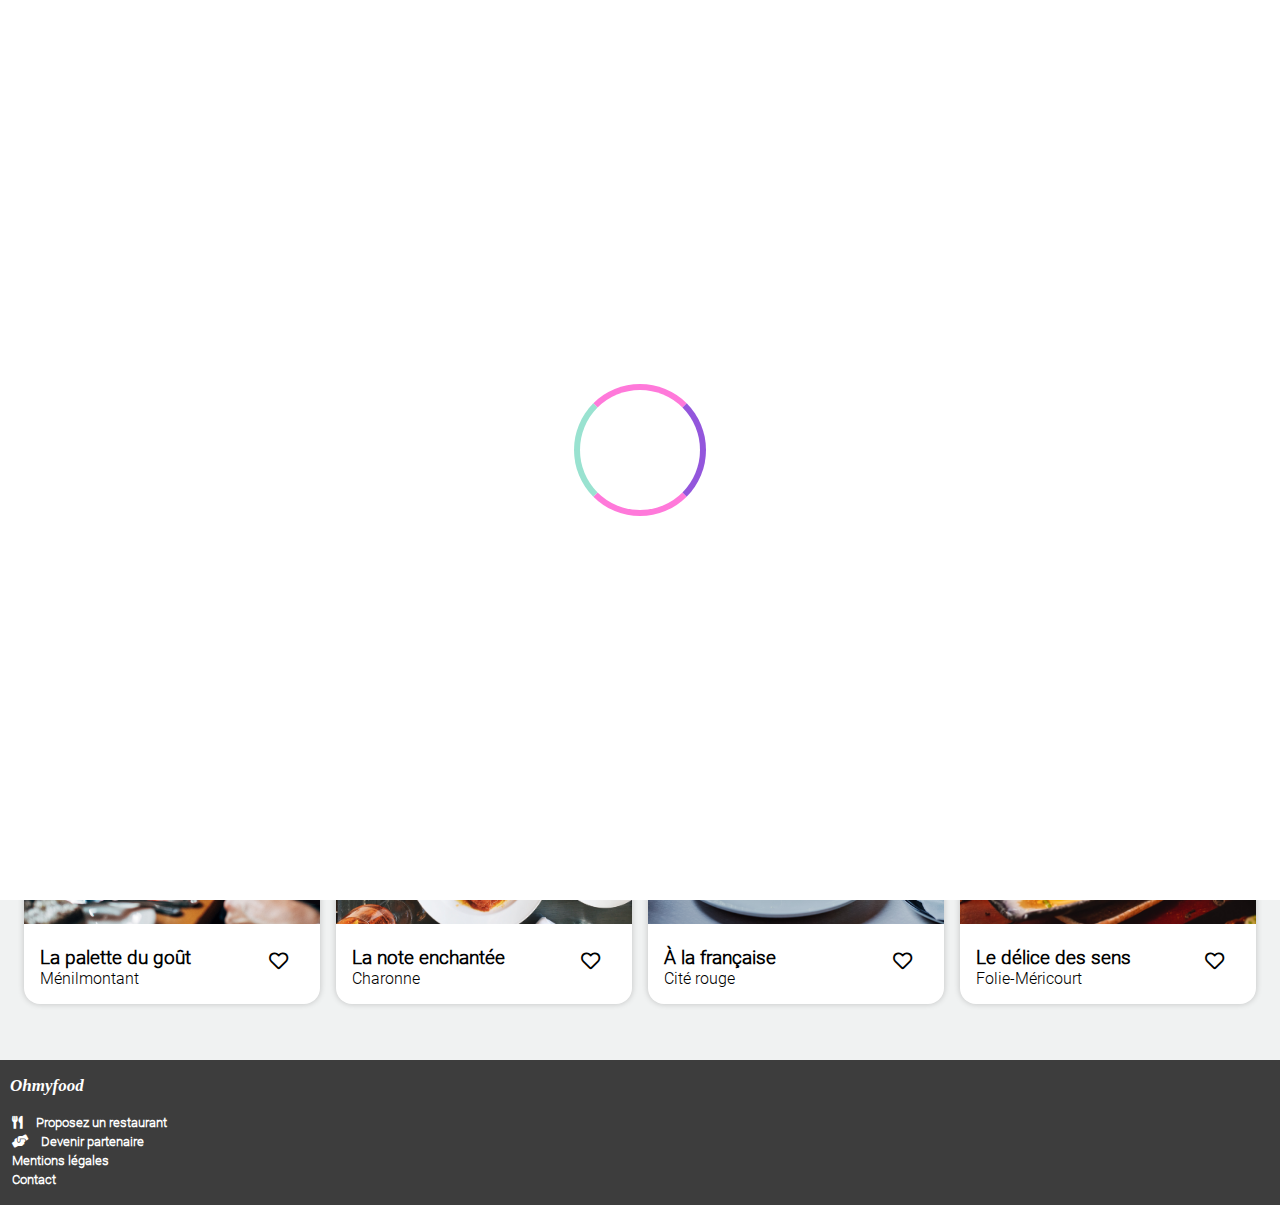
==== commit 709ff407: "réalisation du loaders animés" ====
--- a/index.html
+++ b/index.html
@@ -15,9 +15,10 @@
   </head>
 
   <body>
-    <div class="loader">
-      <div class="loader-spinner"></div>
+    <div class="loader-container">
+      <div class="loader"></div>
     </div>
+
     <header>
       <div class="header-logo">
         <img
@@ -39,7 +40,7 @@
           Découvrez des restaurants d'exceptions,<br />
           séléctionnés par nos soins.
         </p>
-        <button class="first-button">Découvrez nos restaurants</button>
+        <button>Découvrez nos restaurants</button>
       </div>
     </header>
 
@@ -68,104 +69,107 @@
 
       <section class="second-section">
         <h2 class="titlle-section">Restaurants</h2>
-        <div class="postion-desktop">
-          <article>
-            <a href="la-palette-du-gout.html"
-              ><!--Lien ramenant au menu concerné-->
-              <div class="img-position">
-                <img
-                  class="img-section"
-                  src="Public/Images/restaurants/Lapalettedugout.jpg"
-                  alt="la palette du gout"
-                />
-                <span class="section-button"><strong>Nouveau</strong></span>
-              </div>
 
-              <div class="text">
-                <h3>La palette du goût</h3>
-                <p class="paragraph">Ménilmontant</p>
-                <div class="position-icon">
-                  <div class="position-heart-1">
-                    <i class="far fa-heart"></i>
+        <div class="flex-article">
+          <div class="postion-desktop">
+            <article>
+              <a href="la-palette-du-gout.html"
+                ><!--Lien ramenant au menu concerné-->
+                <div class="img-position">
+                  <img
+                    class="img-section"
+                    src="Public/Images/restaurants/Lapalettedugout.jpg"
+                    alt="la palette du gout"
+                  />
+                  <span class="section-button"><strong>Nouveau</strong></span>
+                </div>
+
+                <div class="text">
+                  <h3>La palette du goût</h3>
+                  <p class="paragraph">Ménilmontant</p>
+                  <div class="position-icon">
+                    <div class="position-heart-1">
+                      <i class="far fa-heart"></i>
+                    </div>
                   </div>
                 </div>
-              </div>
-            </a>
-          </article>
+              </a>
+            </article>
 
-          <article>
-            <a href="la-note-enchantee.html"
-              ><!--Lien ramenant au menu concerné-->
-              <div class="img-position">
-                <img
-                  class="img-section"
-                  src="Public/Images/restaurants/Lanoteenchantee.jpg"
-                  alt="la note enchantee"
-                />
-                <span class="section-button"><strong>Nouveau</strong></span>
-              </div>
+            <article>
+              <a href="la-note-enchantee.html"
+                ><!--Lien ramenant au menu concerné-->
+                <div class="img-position">
+                  <img
+                    class="img-section"
+                    src="Public/Images/restaurants/Lanoteenchantee.jpg"
+                    alt="la note enchantee"
+                  />
+                  <span class="section-button"><strong>Nouveau</strong></span>
+                </div>
 
-              <div class="text">
-                <h3>La note enchantée</h3>
-                <p class="paragraph">Charonne</p>
-                <div class="position-icon">
-                  <div class="position-heart-1">
-                    <i class="far fa-heart"></i>
+                <div class="text">
+                  <h3>La note enchantée</h3>
+                  <p class="paragraph">Charonne</p>
+                  <div class="position-icon">
+                    <div class="position-heart-1">
+                      <i class="far fa-heart"></i>
+                    </div>
                   </div>
                 </div>
-              </div>
-            </a>
-          </article>
-        </div>
+              </a>
+            </article>
+          </div>
 
-        <div class="postion-desktop">
-          <article>
-            <a href="a-la-francaise.html"
-              ><!--Lien ramenant au menu concerné-->
-              <div class="img-position">
-                <img
-                  class="img-section"
-                  src="Public/Images/restaurants/Alafrancaise.jpg"
-                  alt="a la francaise"
-                />
-                <span class="section-button"><strong>Nouveau</strong></span>
-              </div>
+          <div class="postion-desktop">
+            <article>
+              <a href="a-la-francaise.html"
+                ><!--Lien ramenant au menu concerné-->
+                <div class="img-position">
+                  <img
+                    class="img-section"
+                    src="Public/Images/restaurants/Alafrancaise.jpg"
+                    alt="a la francaise"
+                  />
+                  <span class="section-button"><strong>Nouveau</strong></span>
+                </div>
 
-              <div class="text">
-                <h3>À la française</h3>
-                <p class="paragraph">Cité rouge</p>
-                <div class="position-icon">
-                  <div class="position-heart-1">
-                    <i class="far fa-heart"></i>
+                <div class="text">
+                  <h3>À la française</h3>
+                  <p class="paragraph">Cité rouge</p>
+                  <div class="position-icon">
+                    <div class="position-heart-1">
+                      <i class="far fa-heart"></i>
+                    </div>
                   </div>
                 </div>
-              </div>
-            </a>
-          </article>
+              </a>
+            </article>
 
-          <article>
-            <a href="le-delice-des-sens.html"
-              ><!--Lien ramenant au menu concerné-->
-              <div class="img-position">
-                <img
-                  class="img-section"
-                  src="Public/Images/restaurants/Ledelicedessens.jpg"
-                  alt="le delice des sens "
-                />
-                <span class="section-button"><strong>Nouveau</strong></span>
-              </div>
+            <article>
+              <a href="le-delice-des-sens.html"
+                ><!--Lien ramenant au menu concerné-->
+                <div class="img-position">
+                  <img
+                    class="img-section"
+                    src="Public/Images/restaurants/Ledelicedessens.jpg"
+                    alt="le delice des sens "
+                  />
+                  <span class="section-button"><strong>Nouveau</strong></span>
+                </div>
 
-              <div class="text">
-                <h3>Le délice des sens</h3>
-                <p class="paragraph">Folie-Méricourt</p>
-                <div class="position-icon">
-                  <div class="position-heart-1">
-                    <i class="far fa-heart"></i>
+                <div class="text">
+                  <h3>Le délice des sens</h3>
+                  <p class="paragraph">Folie-Méricourt</p>
+                  <div class="position-icon">
+                    <div class="position-heart-1">
+                      <i class="far fa-heart"></i>
+                    </div>
                   </div>
                 </div>
-              </div>
-            </a>
-          </article>
+              </a>
+            </article>
+          </div>
         </div>
       </section>
     </main>
--- a/Public/css/style.css
+++ b/Public/css/style.css
@@ -17,39 +17,50 @@
   --color-tertiary: #99e2d0;
   --font-family-tittle: "Shrikand";
 }
-
-.loader-spinner {
-  width: 100px;
-  height: 100px;
+/* Animation CSS3*/
+/*Animation button*/
+
+/*Animation loading spinner*/
+.loader-container {
+  display: flex;
+  flex-direction: column;
+  justify-content: center;
+  align-items: center;
+  position: fixed;
+  top: 0;
+  left: 0;
+  width: 100%;
+  height: 100%;
+  z-index: 1000;
+  background-color: white;
+  /* animation-fill-mode:forwards; */
+  /* animation-delay:3s; */
+  animation: hidden 0.5s linear 1 forwards 3s;
+}
+.loader {
+  width: 120px;
+  height: 120px;
   border: 6px solid var(--color-primary);
   border-radius: 50%;
   border-top-color: var(--color-secondary);
   border-bottom-color: var(--color-secondary);
   border-left-color: var(--color-tertiary);
-  margin: auto;
-  position: absolute;
-  -webkit-animation: spin 3s linear infinite;
-  -o-animation: spin 3s linear infinite;
-  -moz-animation: spin 3s linear infinite;
-  animation: spin 3s linear infinite;
-  top: 0;
-  left: 0;
-  right: 0;
-  bottom: 0;
-}
-/*Animation loading spinner*/
+  animation: spin 0.3s infinite;
+}
+
+@keyframes hidden {
+  100% {
+    opacity: 0;
+    z-index: -1; /*disparition des éléments*/
+  }
+}
+
 @keyframes spin {
-  0% {
-    transform: scale(1) rotate(360deg);
-  }
-
-  50% {
-    transform: scale(0.5) rotate(-360deg);
-  }
   100% {
-    transform: scale(1) rotate(360deg);
-  }
-}
+    transform: rotate(360deg);
+  }
+}
+/*Animation menu */
 
 .logo {
   width: 200px;
@@ -99,7 +110,9 @@
 .header-paragraph {
   margin-bottom: 2rem;
 }
-
+.img-position {
+  position: relative;
+}
 .img-section {
   width: 100%;
   height: 170px;
@@ -113,7 +126,7 @@
   margin-top: 1em;
   color: #5a9485;
   background-color: #99e2d0;
-  padding: 0.4em 0.8em;
+  padding: 0.5em;
 }
 .first-section {
   padding: 0 1.4em;
@@ -125,8 +138,6 @@
   box-shadow: 0px 0px 6px 0px rgb(0 0 0 / 20%);
   background-color: white;
   margin-bottom: 1.5em;
-  -moz-transition-duration: 0.1s;
-  transition-duration: 0.1s;
   cursor: pointer;
   padding-bottom: 1em;
 }
@@ -180,6 +191,9 @@
 .second-section {
   background-color: #f0f2f2;
   padding: 0.2em 1em 1em 1em;
+}
+.position-order {
+  text-align: center;
 }
 .position-icon {
   position: relative;
@@ -302,17 +316,16 @@
 }
 button {
   font-weight: bold;
-  text-decoration: none;
   border: 2px solid #ded9d9;
   border-radius: 40px;
-  box-shadow: 1px 1px 12px #bababa;
   font-size: 14px;
   cursor: pointer;
+
   height: 3.4rem;
   width: 12rem;
   margin-top: 1.2em;
 }
-.position-order {
+.btn-container {
   text-align: center;
   margin-bottom: 3rem;
 }
@@ -324,11 +337,20 @@
     margin: 2rem;
     width: 15rem;
   }
+
   .section-button {
     position: relative;
     top: -9.5em;
     right: 25em;
   }
+  .flex-article {
+    display: flex;
+    padding: 2em 0;
+  }
+  .postion-desktop {
+    width: 65%;
+    padding: 0;
+  }
 }
 @media (min-width: 768px) {
   article {
@@ -342,7 +364,6 @@
   }
   .postion-desktop {
     display: flex;
-    padding: 2em;
   }
 }
 
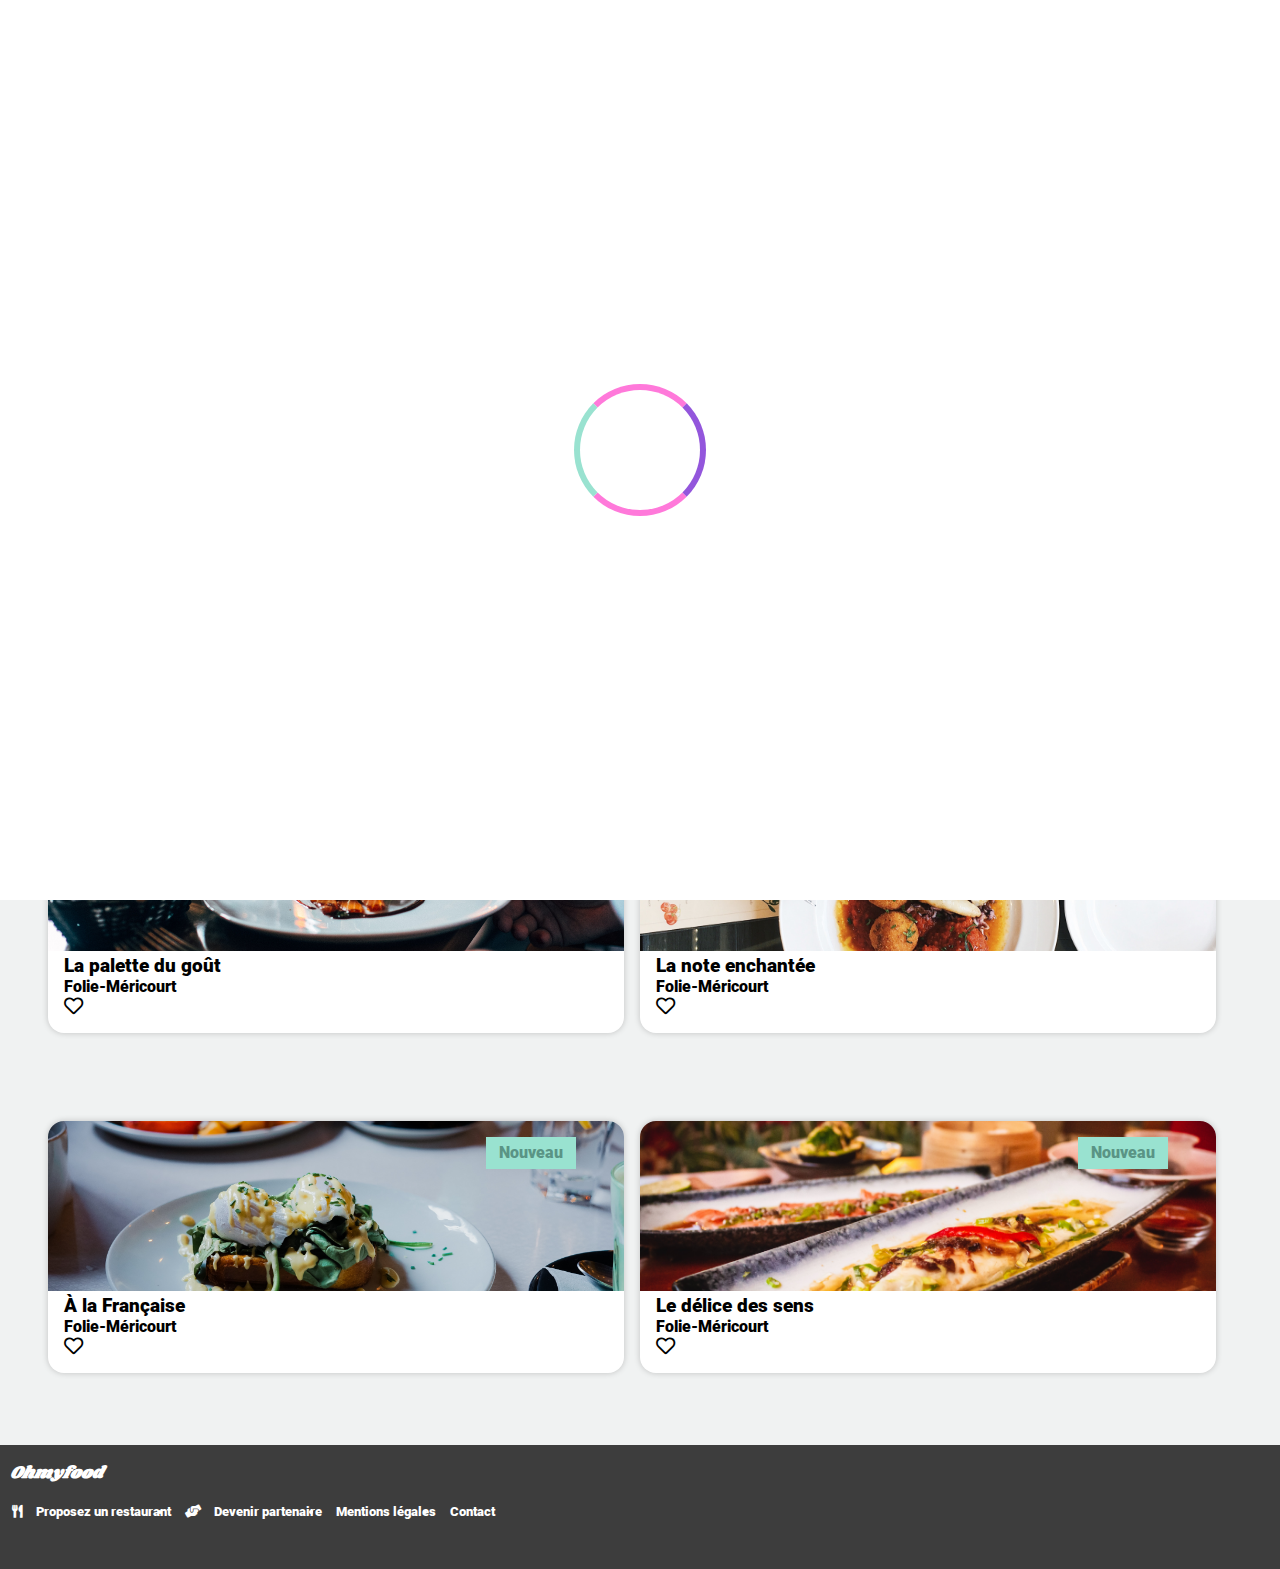
==== commit 2d1c0008: "Vérification des anim" ====
--- a/index.html
+++ b/index.html
@@ -53,15 +53,13 @@
               <span class="number">1</span>
               <i class="fas fa-mobile-alt"></i>Choisissez un restaurant
             </li>
-
             <li>
               <span class="number">2</span>
               <i class="fas fa-list-ul"></i>Composez votre menu
             </li>
-
             <li>
-              <span class="number">3</span> <i class="fas fa-store"></i>Dégustez
-              au restaurant
+              <span class="number">3</span>
+              <i class="fas fa-store"></i>Dégustez au restaurant
             </li>
           </ul>
         </div>
@@ -69,7 +67,6 @@
 
       <section class="second-section">
         <h2 class="titlle-section">Restaurants</h2>
-
         <div class="flex-article">
           <div class="postion-desktop">
             <article>
@@ -86,11 +83,10 @@
 
                 <div class="text">
                   <h3>La palette du goût</h3>
-                  <p class="paragraph">Ménilmontant</p>
-                  <div class="position-icon">
-                    <div class="position-heart-1">
-                      <i class="far fa-heart"></i>
-                    </div>
+                  <p class="paragraph">Folie-Méricourt</p>
+                  <div class="heart">
+                    <i class="fas fa-heart"></i>
+                    <i class="far fa-heart"></i>
                   </div>
                 </div>
               </a>
@@ -107,69 +103,64 @@
                   />
                   <span class="section-button"><strong>Nouveau</strong></span>
                 </div>
-
                 <div class="text">
                   <h3>La note enchantée</h3>
-                  <p class="paragraph">Charonne</p>
-                  <div class="position-icon">
-                    <div class="position-heart-1">
-                      <i class="far fa-heart"></i>
-                    </div>
+                  <p class="paragraph">Folie-Méricourt</p>
+                  <div class="heart">
+                    <i class="fas fa-heart"></i>
+                    <i class="far fa-heart"></i>
                   </div>
                 </div>
               </a>
             </article>
           </div>
+        </div>
 
-          <div class="postion-desktop">
-            <article>
-              <a href="a-la-francaise.html"
-                ><!--Lien ramenant au menu concerné-->
-                <div class="img-position">
-                  <img
-                    class="img-section"
-                    src="Public/Images/restaurants/Alafrancaise.jpg"
-                    alt="a la francaise"
-                  />
-                  <span class="section-button"><strong>Nouveau</strong></span>
+        <div class="postion-desktop">
+          <article>
+            <a href="a-la-francaise.html"
+              ><!--Lien ramenant au menu concerné-->
+              <div class="img-position">
+                <img
+                  class="img-section"
+                  src="Public/Images/restaurants/Alafrancaise.jpg"
+                  alt="a la francaise"
+                />
+                <span class="section-button"><strong>Nouveau</strong></span>
+              </div>
+
+              <div class="text">
+                <h3>À la Française</h3>
+                <p class="paragraph">Folie-Méricourt</p>
+                <div class="heart">
+                  <i class="fas fa-heart"></i>
+                  <i class="far fa-heart"></i>
                 </div>
+              </div>
+            </a>
+          </article>
 
-                <div class="text">
-                  <h3>À la française</h3>
-                  <p class="paragraph">Cité rouge</p>
-                  <div class="position-icon">
-                    <div class="position-heart-1">
-                      <i class="far fa-heart"></i>
-                    </div>
-                  </div>
+          <article>
+            <a href="le-delice-des-sens.html"
+              ><!--Lien ramenant au menu concerné-->
+              <div class="img-position">
+                <img
+                  class="img-section"
+                  src="Public/Images/restaurants/Ledelicedessens.jpg"
+                  alt="le delice des sens "
+                />
+                <span class="section-button"><strong>Nouveau</strong></span>
+              </div>
+              <div class="text">
+                <h3>Le délice des sens</h3>
+                <p class="paragraph">Folie-Méricourt</p>
+                <div class="heart">
+                  <i class="fas fa-heart"></i>
+                  <i class="far fa-heart"></i>
                 </div>
-              </a>
-            </article>
-
-            <article>
-              <a href="le-delice-des-sens.html"
-                ><!--Lien ramenant au menu concerné-->
-                <div class="img-position">
-                  <img
-                    class="img-section"
-                    src="Public/Images/restaurants/Ledelicedessens.jpg"
-                    alt="le delice des sens "
-                  />
-                  <span class="section-button"><strong>Nouveau</strong></span>
-                </div>
-
-                <div class="text">
-                  <h3>Le délice des sens</h3>
-                  <p class="paragraph">Folie-Méricourt</p>
-                  <div class="position-icon">
-                    <div class="position-heart-1">
-                      <i class="far fa-heart"></i>
-                    </div>
-                  </div>
-                </div>
-              </a>
-            </article>
-          </div>
+              </div>
+            </a>
+          </article>
         </div>
       </section>
     </main>
--- a/Public/css/style.css
+++ b/Public/css/style.css
@@ -1,9 +1,13 @@
 @font-face {
   font-family: "Roboto";
+  src: url("../Font/Roboto/Roboto-Black.ttf") format("truetype");
+}
+@font-face {
+  font-family: "Roboto-Light";
   src: url("../Font/Roboto/Roboto-Light.ttf") format("truetype");
 }
 @font-face {
-  font-family: "Shrikhand";
+  font-family: "Shrikand";
   src: url("../Font/Shrikand/Shrikhand-Regular.ttf") format("truetype");
 }
 * {
@@ -17,14 +21,144 @@
   --color-tertiary: #99e2d0;
   --font-family-tittle: "Shrikand";
 }
+/*Animation Check */
+
+.article-second-page{
+  transition: transform 330ms ease-in-out;
+  position: relative;
+  overflow: hidden;
+  cursor: pointer;
+}
+.article-second-page::after {
+content: "/";
+font-family: "Font Awesome Free 5";
+position: absolute;
+top: 0;
+right: 0;
+width: 15px;
+height: 100%;
+background: var(--color-tertiary);
+border-radius: 0em 1em 1em 0em;
+transition: transform 330ms ease-in-out;
+}
+.article-second-page:hover{
+  transform: scaleX(9);
+}
+.article-second-page .element-price:hover {
+    text-indent: -20px;
+}
+.article-second-page .element-price:hover:after {
+  right: 0;
+  text-indent: 0px;
+}
+
+/*
+  transition: transform 330ms ease-in-out;
+
+  transform: rotate(360deg);
+  tranform:scaleX(9)
+*/
+
 /* Animation CSS3*/
-/*Animation button*/
+
+.heart {
+  position: relative;
+  transition: 0.5s;
+  cursor: pointer;
+}
+.heart :nth-child(1) {
+  opacity: 0;
+  position: absolute;
+  transition: 0.5s;
+}
+.heart:hover :nth-child(2) {
+  opacity: 0;
+}
+.heart:hover :nth-child(1),
+.heart:active :nth-child(2) {
+  opacity: 1;
+  background: linear-gradient(to top, #9356dc, #ff79da);
+  background-clip: text;
+  -webkit-background-clip: text;
+  color: transparent;
+}
+/*Animation ul li acceuil */
+.container-1 ul li {
+  -webkit-transform: scale(1);
+  -ms-transform: scale(1);
+  transform: scale(1);
+  -webkit-transition-property: -webkit-transform;
+  transition-property: -webkit-transform;
+  -o-transition-property: transform;
+  transition-property: transform;
+  transition-property: transform, -webkit-transform;
+  -webkit-transition-duration: 400ms;
+  -o-transition-duration: 400ms;
+  transition-duration: 400ms;
+}
+.container-1 ul li:hover {
+  cursor: pointer;
+  -webkit-transform: scale(1.15);
+  -ms-transform: scale(1.15);
+  transform: scale(1.15);
+}
+/* Animation article page d'acceuil*/
+
+
+
+button {
+  -webkit-transform: scale(1);
+  -ms-transform: scale(1);
+  transform: scale(1);
+  -webkit-transition-property: -webkit-transform;
+  transition-property: -webkit-transform;
+  -o-transition-property: transform;
+  transition-property: transform;
+  transition-property: transform, -webkit-transform;
+  -webkit-transition-duration: 400ms;
+  -o-transition-duration: 400ms;
+  transition-duration: 400ms;
+  background: -webkit-gradient(
+    linear,
+    left bottom,
+    left top,
+    from(#9356dc),
+    to(#ff79da)
+  );
+  background: -o-linear-gradient(bottom, #9356dc, #ff79da);
+  background: linear-gradient(0deg, #9356dc, #ff79da);
+  color: white;
+  -webkit-box-shadow: 1px 1px 12px rgba(0, 0, 0, 0.4);
+  box-shadow: 1px 1px 12px rgba(0, 0, 0, 0.4);
+  transition-property: transform;
+  transition-duration: 400ms;
+}
+
+button:hover {
+  cursor: pointer;
+  -webkit-transform: scale(1.15);
+  -ms-transform: scale(1.15);
+  transform: scale(1.15);
+  -webkit-box-shadow: 0 0 30px rgba(0, 0, 0, 0.4);
+  box-shadow: 0 0 30px rgba(0, 0, 0, 0.4);
+  -webkit-filter: brightness(1.1);
+  filter: brightness(1.1);
+}
 
 /*Animation loading spinner*/
 .loader-container {
+  display: -webkit-box;
+  display: -ms-flexbox;
   display: flex;
+  -webkit-box-orient: vertical;
+  -webkit-box-direction: normal;
+  -ms-flex-direction: column;
   flex-direction: column;
+  -webkit-box-pack: center;
+  -ms-flex-pack: center;
   justify-content: center;
+  -webkit-box-align: center;
+  -ms-flex-align: center;
   align-items: center;
   position: fixed;
   top: 0;
@@ -35,6 +169,8 @@
   background-color: white;
   /* animation-fill-mode:forwards; */
   /* animation-delay:3s; */
+  /*animation-name:hidden*/
+  -webkit-animation: hidden 0.5s linear 1 forwards 3s;
   animation: hidden 0.5s linear 1 forwards 3s;
 }
 .loader {
@@ -45,9 +181,17 @@
   border-top-color: var(--color-secondary);
   border-bottom-color: var(--color-secondary);
   border-left-color: var(--color-tertiary);
+  -webkit-animation: spin 0.3s infinite;
   animation: spin 0.3s infinite;
 }
 
+@-webkit-keyframes hidden {
+  100% {
+    opacity: 0;
+    z-index: -1; /*disparition des éléments*/
+  }
+}
+
 @keyframes hidden {
   100% {
     opacity: 0;
@@ -55,12 +199,119 @@
   }
 }
 
+@-webkit-keyframes spin {
+  100% {
+    -webkit-transform: rotate(360deg);
+    transform: rotate(360deg);
+  }
+}
+
 @keyframes spin {
   100% {
+    -webkit-transform: rotate(360deg);
     transform: rotate(360deg);
   }
 }
 /*Animation menu */
+.kayframes-1-menu {
+  -webkit-animation-duration: 1s;
+  animation-duration: 1s;
+  -webkit-animation-name: slidown;
+  animation-name: slidown;
+
+  /*animation: name duration timing-function delay iteration-count direction fill-mode;*/
+}
+
+@-webkit-keyframes slidown {
+  0% {
+    -webkit-transform: translateY(200px);
+    transform: translateY(200px);
+    opacity: 0;
+  }
+  100% {
+    -webkit-transform: translateY(0);
+    transform: translateY(0);
+    opacity: 1;
+  }
+}
+
+@keyframes slidown {
+  0% {
+    -webkit-transform: translateY(200px);
+    transform: translateY(200px);
+    opacity: 0;
+  }
+  100% {
+    -webkit-transform: translateY(0);
+    transform: translateY(0);
+    opacity: 1;
+  }
+}
+.kayframes-2-menu {
+  -webkit-animation-duration: 3s;
+  animation-duration: 3s;
+  -webkit-animation-name: next-slidown;
+  animation-name: next-slidown;
+}
+
+@-webkit-keyframes next-slidown {
+  0% {
+    -webkit-transform: translateY(200px);
+    transform: translateY(200px);
+    opacity: 0;
+  }
+  100% {
+    -webkit-transform: translateY(0);
+    transform: translateY(0);
+    opacity: 1;
+  }
+}
+
+@keyframes next-slidown {
+  0% {
+    -webkit-transform: translateY(200px);
+    transform: translateY(200px);
+    opacity: 0;
+  }
+  100% {
+    -webkit-transform: translateY(0);
+    transform: translateY(0);
+    opacity: 1;
+  }
+}
+
+.kayframes-3-menu {
+  -webkit-animation-duration: 6s;
+  animation-duration: 6s;
+  -webkit-animation-name: last-slidown;
+  animation-name: last-slidown;
+}
+
+@-webkit-keyframes last-slidown {
+  0% {
+    -webkit-transform: translateY(200px);
+    transform: translateY(200px);
+    opacity: 0;
+  }
+  100% {
+    -webkit-transform: translateY(0);
+    transform: translateY(0);
+    opacity: 1;
+  }
+}
+
+@keyframes last-slidown {
+  0% {
+    -webkit-transform: translateY(200px);
+    transform: translateY(200px);
+    opacity: 0;
+  }
+  100% {
+    -webkit-transform: translateY(0);
+    transform: translateY(0);
+    opacity: 1;
+  }
+}
 
 .logo {
   width: 200px;
@@ -70,9 +321,7 @@
   color: inherit;
   text-decoration: none;
 }
-.logo {
-  width: 200px;
-}
+
 .header-logo {
   display: flex;
   justify-content: center;
@@ -97,10 +346,7 @@
   text-align: center;
   padding: 2em 0;
 }
-h1,
-h2 {
-  font-family: var(--font-family-tittle);
-}
+
 .concept-store {
   background: #f0f2f2;
   padding: 2rem;
@@ -110,9 +356,7 @@
 .header-paragraph {
   margin-bottom: 2rem;
 }
-.img-position {
-  position: relative;
-}
+
 .img-section {
   width: 100%;
   height: 170px;
@@ -126,7 +370,7 @@
   margin-top: 1em;
   color: #5a9485;
   background-color: #99e2d0;
-  padding: 0.5em;
+  padding: 0.4em 0.8em;
 }
 .first-section {
   padding: 0 1.4em;
@@ -138,6 +382,8 @@
   box-shadow: 0px 0px 6px 0px rgb(0 0 0 / 20%);
   background-color: white;
   margin-bottom: 1.5em;
+  -moz-transition-duration: 0.1s;
+  transition-duration: 0.1s;
   cursor: pointer;
   padding-bottom: 1em;
 }
@@ -192,9 +438,6 @@
   background-color: #f0f2f2;
   padding: 0.2em 1em 1em 1em;
 }
-.position-order {
-  text-align: center;
-}
 .position-icon {
   position: relative;
 }
@@ -316,54 +559,59 @@
 }
 button {
   font-weight: bold;
+  text-decoration: none;
   border: 2px solid #ded9d9;
   border-radius: 40px;
+  box-shadow: 1px 1px 12px #bababa;
   font-size: 14px;
   cursor: pointer;
-
   height: 3.4rem;
   width: 12rem;
   margin-top: 1.2em;
 }
-.btn-container {
+.position-order {
   text-align: center;
   margin-bottom: 3rem;
 }
 /* CSS media quieries */
 
-@media (min-width: 992px) {
+@media (min-width: 768px) {
+  .font-style-h2 {
+    display: flex;
+    justify-content: center;
+  }
+  .layout-ipad {
+    display: flex;
+    flex-direction: column;
+    align-items: center;
+  }
+  article {
+    position: relative;
+    width: 50%;
+    margin-right: 1em;
+  }
+  .section-button {
+    position: absolute;
+  }
+  .postion-desktop {
+    display: flex;
+    padding: 2em;
+  }
+  .display-h3 {
+    display: flex;
+    justify-content: center;
+  }
   .container-1 ul li {
     display: inline-flex;
-    margin: 2rem;
+    margin: 3em 1em;
     width: 15rem;
   }
-
-  .section-button {
-    position: relative;
-    top: -9.5em;
-    right: 25em;
-  }
-  .flex-article {
+  .article-second-page {
+    width: 50%;
+  }
+  footer ul {
     display: flex;
-    padding: 2em 0;
-  }
-  .postion-desktop {
-    width: 65%;
-    padding: 0;
-  }
-}
-@media (min-width: 768px) {
-  article {
-    width: 50%;
-    margin: 0.5em;
-  }
-  .section-button {
-    position: relative;
-    top: -9.5em;
-    right: -14em;
-  }
-  .postion-desktop {
-    display: flex;
+    padding-bottom: 2em;
   }
 }
 
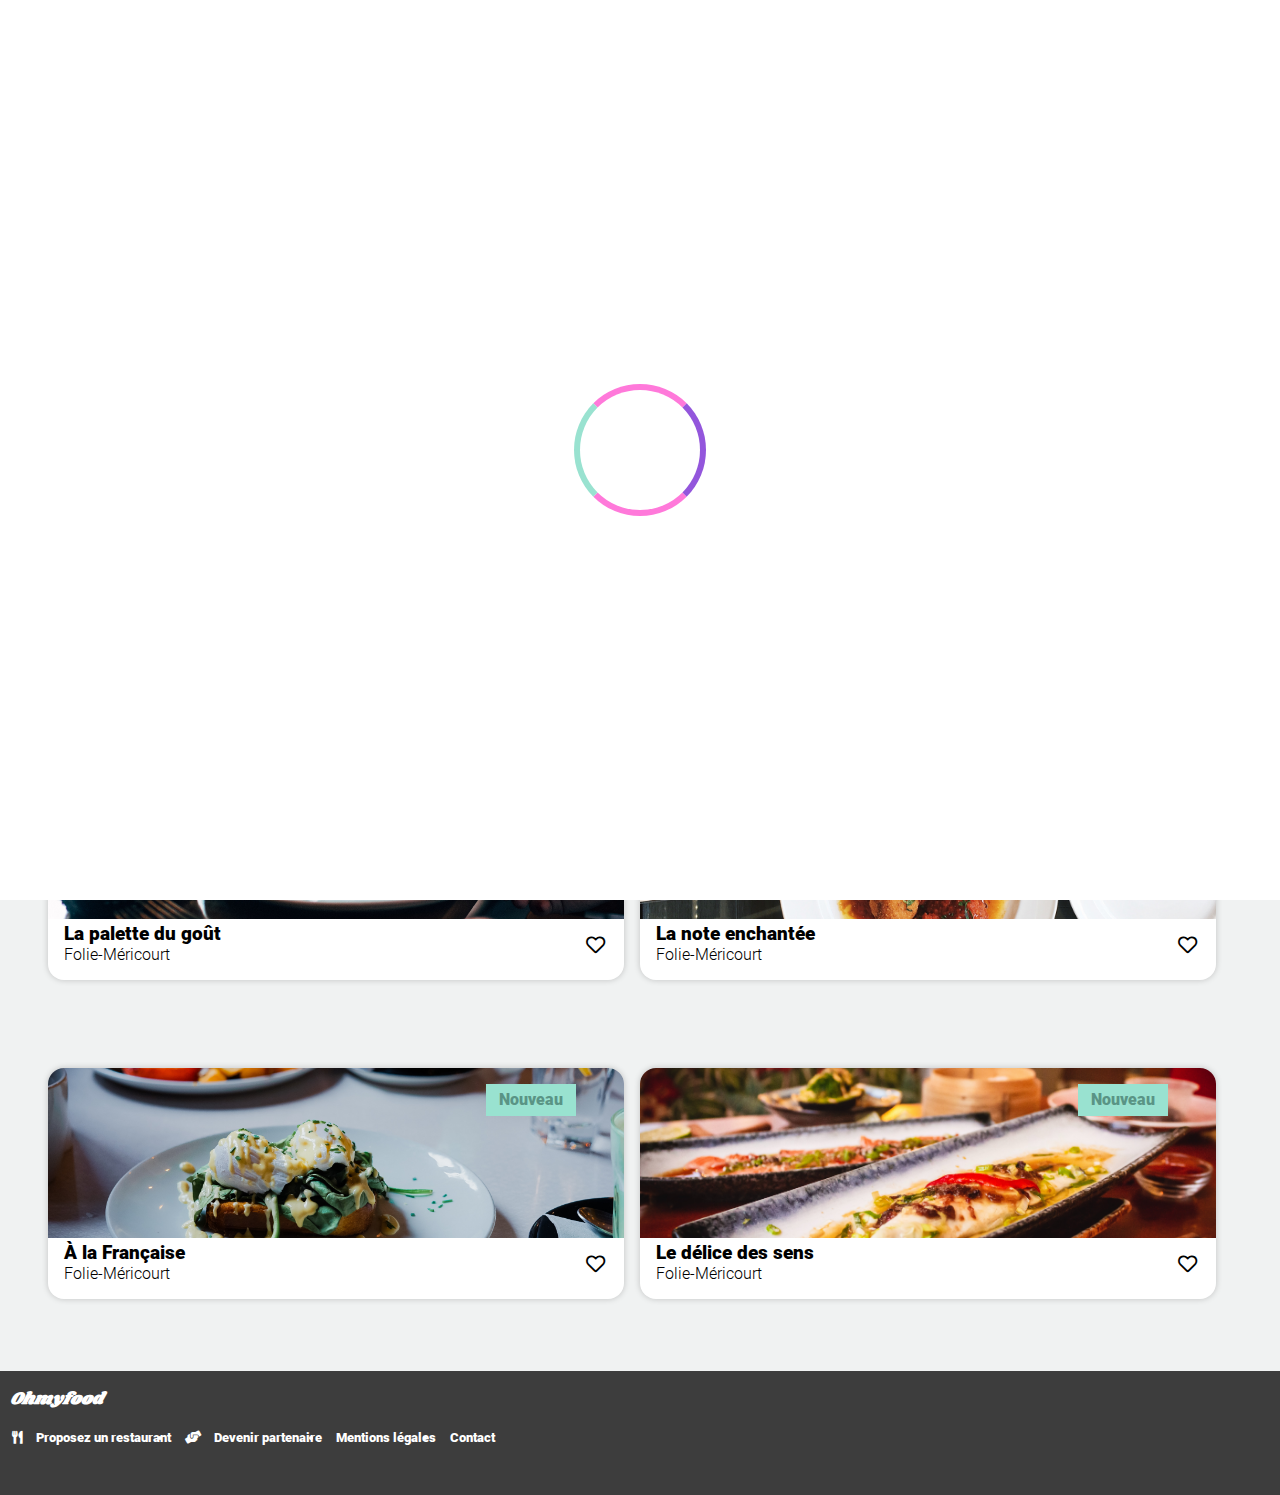
==== commit 98505e78: "vérification" ====
--- a/index.html
+++ b/index.html
@@ -9,7 +9,7 @@
       href="Public/Fontawesome/fontawesome-free-5.15.3-web/css/all.min.css"
     />
 
-    <link rel="stylesheet" href="Public/css/style.css" />
+    <link rel="stylesheet" href="Public/css/style.css" type="text/css" />
 
     <title>Ohmyfood</title>
   </head>
@@ -92,7 +92,7 @@
               </a>
             </article>
 
-            <article>
+            <article id="Desktop">
               <a href="la-note-enchantee.html"
                 ><!--Lien ramenant au menu concerné-->
                 <div class="img-position">
@@ -171,7 +171,7 @@
         <li><i class="fas fa-utensils"></i>Proposez un restaurant</li>
         <li><i class="fas fa-hands-helping"></i>Devenir partenaire</li>
         <li>Mentions légales</li>
-        <li>Contact</li>
+        <li><a href="mailto:contact@ohmyfood.com">Contact</a></li>
       </ul>
     </footer>
   </body>
--- a/Public/css/style.css
+++ b/Public/css/style.css
@@ -1,17 +1,25 @@
 @font-face {
-  font-family: "Roboto";
+  font-family: "RobotoBlack";
   src: url("../Font/Roboto/Roboto-Black.ttf") format("truetype");
+  
 }
 @font-face {
-  font-family: "Roboto-Light";
-  src: url("../Font/Roboto/Roboto-Light.ttf") format("truetype");
-}
+  font-family: "RobotoLight";
+  src: url("../Font/Roboto/Roboto-Light.ttf" )format("truetype");
+}
+
 @font-face {
   font-family: "Shrikand";
   src: url("../Font/Shrikand/Shrikhand-Regular.ttf") format("truetype");
 }
+
+@font-face {
+  font-family: "Font Awesome Free 5 15 3";
+  src: url(../Fontawesome/fontawesome-free-5.15.3-web/css/all.min.css);
+}
+
 * {
-  font-family: "Roboto";
+  font-family: "RobotoBlack";
   margin: 0;
   padding: 0;
 }
@@ -21,144 +29,240 @@
   --color-tertiary: #99e2d0;
   --font-family-tittle: "Shrikand";
 }
-/*Animation Check */
-
-.article-second-page{
-  transition: transform 330ms ease-in-out;
-  position: relative;
+
+
+/*Animation check*/
+.article-second-page {
+   transition: transform 300ms linear;
+   position: relative;
+   overflow: hidden;
+   -webkit-transition: transform 300ms linear;
+   -moz-transition: transform 300ms linear;
+   -ms-transition: transform 300ms linear;
+   -o-transition: transform 300ms linear;
+}
+
+ .article-second-page::before {
+  font-family: "Font Awesome 5 Free";
+  font-weight: 400;
+  content: "\f058";
+  position: absolute;
+  font-size: x-large;
+  top: 0.5em;
+  right: 1em;
+  opacity: 0;
+  z-index: 2;
+  transition: transform 300ms linear;
+  -webkit-transition: transform 300ms linear;
+  -moz-transition: transform 300ms linear;
+  -ms-transition: transform 300ms linear;
+  -o-transition: transform 300ms linear;
+}
+.article-second-page:hover::before {
+  transform: rotate(360deg);
+  -webkit-transform: rotate(360deg);
+  -moz-transform: rotate(360deg);
+  -ms-transform: rotate(360deg);
+  -o-transform: rotate(360deg);
+  opacity: 1;
+  color: white;
+}
+.article-second-page::after {
+  content: "";
+  position: absolute;
+  top:0;
+  right: 0;
+  width: 15px;
+  height: 100%;
+  z-index: 1;
+  opacity: 0;
   overflow: hidden;
-  cursor: pointer;
-}
-.article-second-page::after {
-content: "/";
-font-family: "Font Awesome Free 5";
-position: absolute;
-top: 0;
-right: 0;
-width: 15px;
-height: 100%;
-background: var(--color-tertiary);
-border-radius: 0em 1em 1em 0em;
-transition: transform 330ms ease-in-out;
-}
-.article-second-page:hover{
-  transform: scaleX(9);
-}
-.article-second-page .element-price:hover {
-    text-indent: -20px;
-}
-.article-second-page .element-price:hover:after {
-  right: 0;
-  text-indent: 0px;
-}
-
-/*
-  transition: transform 330ms ease-in-out;
-
-  transform: rotate(360deg);
-  tranform:scaleX(9)
-*/
-
-/* Animation CSS3*/
+  background: var(--color-tertiary);
+  transition: transform 300ms linear;
+  -webkit-transition: transform 300ms linear;
+  -moz-transition: transform 300ms linear;
+  -ms-transition: transform 300ms linear;
+  -o-transition: transform 300ms linear;
+}
+.article-second-page:hover::after {
+   overflow: hidden;
+   transform:scaleX(9);
+   opacity: 1;
+   -webkit-transform:scaleX(9);
+   -moz-transform:scaleX(9);
+   -ms-transform:scaleX(9);
+   -o-transform:scaleX(9);
+}
+
+.element-price {
+   transition: transform 300ms linear;
+}
+.element-price:hover {
+  transform: translateX(-200px);
+  -webkit-transform: translateX(-200px);
+  -moz-transform: translateX(-200px);
+  -ms-transform: translateX(-200px);
+  -o-transform: translateX(-200px);
+} 
+
+/*Animation icon heart*/
 
 .heart {
   position: relative;
   transition: 0.5s;
   cursor: pointer;
+  -webkit-transition: 0.5s;
+  -moz-transition: 0.5s;
+  -ms-transition: 0.5s;
+  -o-transition: 0.5s;
 }
 .heart :nth-child(1) {
   opacity: 0;
   position: absolute;
   transition: 0.5s;
+  right: 1em;
+  top: -1.5em;
+  -webkit-transition: 0.5s;
+  -moz-transition: 0.5s;
+  -ms-transition: 0.5s;
+  -o-transition: 0.5s;
+}
+.heart :nth-child(2) {
+  position: absolute;
+  transition: 0.5s;
+  right: 1em;
+  top: -1.5em;
+  -webkit-transition: 0.5s;
+  -moz-transition: 0.5s;
+  -ms-transition: 0.5s;
+  -o-transition: 0.5s;
 }
 .heart:hover :nth-child(2) {
   opacity: 0;
+
 }
 .heart:hover :nth-child(1),
 .heart:active :nth-child(2) {
   opacity: 1;
   background: linear-gradient(to top, #9356dc, #ff79da);
-  background-clip: text;
+  color: transparent;
+  overflow: hidden;
+  background-clip:text;
+  -moz-background-clip: text;
   -webkit-background-clip: text;
+}
+/* Animation heart second-page */
+.heart-second {
+  position: relative;
+  transition: 0.5s;
+  cursor: pointer;
+  -webkit-transition: 0.5s;
+  -moz-transition: 0.5s;
+  -ms-transition: 0.5s;
+  -o-transition: 0.5s;
+}
+.heart-second :nth-child(1) {
+  opacity: 0;
+  position: absolute;
+  transition: 0.5s;
+  right: 1em;
+  top: -3.7em;
+  -webkit-transition: 0.5s;
+  -moz-transition: 0.5s;
+  -ms-transition: 0.5s;
+  -o-transition: 0.5s;
+}
+.heart-second :nth-child(2) {
+  position: absolute;
+  transition: 0.5s;
+  right: 1em;
+  top: -3.7em;
+  -webkit-transition: 0.5s;
+  -moz-transition: 0.5s;
+  -ms-transition: 0.5s;
+  -o-transition: 0.5s;
+}
+.heart-second:hover :nth-child(2) {
+  opacity: 0;
+
+}
+.heart-second:hover :nth-child(1),
+.heart-second:active :nth-child(2) {
+  opacity: 1;
+  background: linear-gradient(to top, #9356dc, #ff79da);
   color: transparent;
+  overflow: hidden;
+  background-clip:text;
+  -moz-background-clip: text;
+  -webkit-background-clip: text;
 }
 /*Animation ul li acceuil */
 .container-1 ul li {
+  transform: scale(1);
+  transition-property: transform;
+  transition-duration: 400ms;
   -webkit-transform: scale(1);
   -ms-transform: scale(1);
-  transform: scale(1);
-  -webkit-transition-property: -webkit-transform;
-  transition-property: -webkit-transform;
-  -o-transition-property: transform;
-  transition-property: transform;
-  transition-property: transform, -webkit-transform;
-  -webkit-transition-duration: 400ms;
-  -o-transition-duration: 400ms;
-  transition-duration: 400ms;
+  -o-transform: scale(1);
+  -moz-transform: scale(1);
+  
 }
 .container-1 ul li:hover {
   cursor: pointer;
+  transform: scale(1.15);
   -webkit-transform: scale(1.15);
+  -moz-transform: scale(1.15);
   -ms-transform: scale(1.15);
-  transform: scale(1.15);
-}
-/* Animation article page d'acceuil*/
-
-
+  -o-transform: scale(1.15);
+  background-color: rgba(220, 198, 224, 1);
+  
+  
+}
+
+.fa-mobile-alt:hover {
+  color: var(--color-primary);
+}
+.fa-store:hover {
+  color: var(--color-primary);
+}
+.fa-list-ul:hover {
+  color: var(--color-primary);
+}
+
+/* Animation button */
 
 button {
-  -webkit-transform: scale(1);
-  -ms-transform: scale(1);
   transform: scale(1);
-  -webkit-transition-property: -webkit-transform;
-  transition-property: -webkit-transform;
-  -o-transition-property: transform;
   transition-property: transform;
-  transition-property: transform, -webkit-transform;
-  -webkit-transition-duration: 400ms;
-  -o-transition-duration: 400ms;
   transition-duration: 400ms;
-  background: -webkit-gradient(
-    linear,
-    left bottom,
-    left top,
-    from(#9356dc),
-    to(#ff79da)
-  );
-  background: -o-linear-gradient(bottom, #9356dc, #ff79da);
   background: linear-gradient(0deg, #9356dc, #ff79da);
   color: white;
-  -webkit-box-shadow: 1px 1px 12px rgba(0, 0, 0, 0.4);
   box-shadow: 1px 1px 12px rgba(0, 0, 0, 0.4);
   transition-property: transform;
   transition-duration: 400ms;
+  -webkit-transform: scale(1);
+  -moz-transform: scale(1);
+  -ms-transform: scale(1);
+  -o-transform: scale(1);
 }
 
 button:hover {
   cursor: pointer;
+  transform: scale(1.15);
+  box-shadow: 0 0 30px rgba(0, 0, 0, 0.4);
+  filter: brightness(1.1);
   -webkit-transform: scale(1.15);
+  -moz-transform: scale(1.15);
   -ms-transform: scale(1.15);
-  transform: scale(1.15);
-  -webkit-box-shadow: 0 0 30px rgba(0, 0, 0, 0.4);
-  box-shadow: 0 0 30px rgba(0, 0, 0, 0.4);
-  -webkit-filter: brightness(1.1);
-  filter: brightness(1.1);
-}
+  -o-transform: scale(1.15);
+}
+
 
 /*Animation loading spinner*/
 .loader-container {
-  display: -webkit-box;
-  display: -ms-flexbox;
   display: flex;
-  -webkit-box-orient: vertical;
-  -webkit-box-direction: normal;
-  -ms-flex-direction: column;
   flex-direction: column;
-  -webkit-box-pack: center;
-  -ms-flex-pack: center;
   justify-content: center;
-  -webkit-box-align: center;
-  -ms-flex-align: center;
   align-items: center;
   position: fixed;
   top: 0;
@@ -167,11 +271,13 @@
   height: 100%;
   z-index: 1000;
   background-color: white;
-  /* animation-fill-mode:forwards; */
-  /* animation-delay:3s; */
-  /*animation-name:hidden*/
-  -webkit-animation: hidden 0.5s linear 1 forwards 3s;
-  animation: hidden 0.5s linear 1 forwards 3s;
+  /*animation-fill-mode:forwards;
+  *//*animation-delay:3s;
+  *//*animation-name:;
+  hidden*/animation: hidden 0.5s linear 1 forwards 3s;
+  -moz-animation:  hidden 0.5s linear 1 forwards 3s;;
+  -webkit-animation: hidden 0.5s linear 1 forwards 3s;;
+  -o-animation:  hidden 0.5s linear 1 forwards 3s;;
 }
 .loader {
   width: 120px;
@@ -181,138 +287,126 @@
   border-top-color: var(--color-secondary);
   border-bottom-color: var(--color-secondary);
   border-left-color: var(--color-tertiary);
+  animation: spin 0.3s infinite;
+  -moz-animation: spin 0.3s infinite;
   -webkit-animation: spin 0.3s infinite;
-  animation: spin 0.3s infinite;
-}
-
-@-webkit-keyframes hidden {
-  100% {
-    opacity: 0;
-    z-index: -1; /*disparition des éléments*/
-  }
-}
+  -o-animation: spin 0.3s infinite;
+  
+}
+
+
 
 @keyframes hidden {
   100% {
-    opacity: 0;
-    z-index: -1; /*disparition des éléments*/
+    opacity: 0; /*transparence des éléments*/
+    z-index: -1;
   }
 }
 
-@-webkit-keyframes spin {
-  100% {
-    -webkit-transform: rotate(360deg);
-    transform: rotate(360deg);
-  }
-}
 
 @keyframes spin {
   100% {
+    transform: rotate(360deg);
     -webkit-transform: rotate(360deg);
-    transform: rotate(360deg);
-  }
+    -moz-transform: rotate(360deg);
+    -ms-transform: rotate(360deg);
+    -o-transform: rotate(360deg);
+}
 }
 /*Animation menu */
 .kayframes-1-menu {
-  -webkit-animation-duration: 1s;
   animation-duration: 1s;
-  -webkit-animation-name: slidown;
   animation-name: slidown;
-
-  /*animation: name duration timing-function delay iteration-count direction fill-mode;*/
-}
-
-@-webkit-keyframes slidown {
+  -moz-animation-duration: 1s;
+  -moz-animation-name:slidown ;
+   /*animation: name duration timing-function delay iteration-count direction fill-mode;*/
+}
+
+@keyframes slidown {
   0% {
-    -webkit-transform: translateY(200px);
     transform: translateY(200px);
     opacity: 0;
-  }
+    -webkit-transform: translateY(200px);
+    -moz-transform: translateY(200px);
+    -ms-transform: translateY(200px);
+    -o-transform: translateY(200px);
+}
   100% {
+    transform: translateY(0);
+    opacity: 1;
     -webkit-transform: translateY(0);
+    -moz-transform: translateY(0);
+    -ms-transform: translateY(0);
+    -o-transform: translateY(0);
+}
+}
+.kayframes-2-menu {
+
+  animation-duration: 3s;
+  animation-name: next-slidown;
+  -moz-animation-duration: 3s;
+  -moz-animation-name: next-slidown;
+  -webkit-animation-name: next-slidown;
+  -webkit-animation-duration:3s;
+}
+
+@keyframes next-slidown {
+  0% {
+    transform: translateY(200px);
+    opacity: 0;
+    -webkit-transform: translateY(200px);
+    -moz-transform: translateY(200px);
+    -ms-transform: translateY(200px);
+    -o-transform: translateY(200px);
+}
+  100% {
+    transform: translateY(0);
+    opacity: 1;
+    -webkit-transform: translateY(0);
+    -moz-transform: translateY(0);
+    -ms-transform: translateY(0);
+    -o-transform: translateY(0);
+}
+}
+
+.kayframes-3-menu {
+
+  animation-duration: 6s;
+  animation-name: last-slidown;
+}
+
+@-webkit-keyframes last-slidown {
+  0% {
+    transform: translateY(200px);
+    opacity: 0;
+    -webkit-transform: translateY(200px);
+    -moz-transform: translateY(200px);
+    -ms-transform: translateY(200px);
+    -o-transform: translateY(200px);
+}
+  100% {
+
     transform: translateY(0);
     opacity: 1;
   }
 }
 
-@keyframes slidown {
+@keyframes last-slidown {
   0% {
-    -webkit-transform: translateY(200px);
     transform: translateY(200px);
     opacity: 0;
-  }
+    -webkit-transform: translateY(200px);
+    -moz-transform: translateY(200px);
+    -ms-transform: translateY(200px);
+    -o-transform: translateY(200px);
+}
   100% {
-    -webkit-transform: translateY(0);
+  
     transform: translateY(0);
     opacity: 1;
   }
 }
-.kayframes-2-menu {
-  -webkit-animation-duration: 3s;
-  animation-duration: 3s;
-  -webkit-animation-name: next-slidown;
-  animation-name: next-slidown;
-}
-
-@-webkit-keyframes next-slidown {
-  0% {
-    -webkit-transform: translateY(200px);
-    transform: translateY(200px);
-    opacity: 0;
-  }
-  100% {
-    -webkit-transform: translateY(0);
-    transform: translateY(0);
-    opacity: 1;
-  }
-}
-
-@keyframes next-slidown {
-  0% {
-    -webkit-transform: translateY(200px);
-    transform: translateY(200px);
-    opacity: 0;
-  }
-  100% {
-    -webkit-transform: translateY(0);
-    transform: translateY(0);
-    opacity: 1;
-  }
-}
-
-.kayframes-3-menu {
-  -webkit-animation-duration: 6s;
-  animation-duration: 6s;
-  -webkit-animation-name: last-slidown;
-  animation-name: last-slidown;
-}
-
-@-webkit-keyframes last-slidown {
-  0% {
-    -webkit-transform: translateY(200px);
-    transform: translateY(200px);
-    opacity: 0;
-  }
-  100% {
-    -webkit-transform: translateY(0);
-    transform: translateY(0);
-    opacity: 1;
-  }
-}
-
-@keyframes last-slidown {
-  0% {
-    -webkit-transform: translateY(200px);
-    transform: translateY(200px);
-    opacity: 0;
-  }
-  100% {
-    -webkit-transform: translateY(0);
-    transform: translateY(0);
-    opacity: 1;
-  }
-}
-
+/* CSS3 Page de menu 1/2/3/4*/
 .logo {
   width: 200px;
 }
@@ -346,7 +440,11 @@
   text-align: center;
   padding: 2em 0;
 }
-
+.Explain,
+.paragraph,
+.header-paragraph {
+  font-family: "RobotoLight";
+}
 .concept-store {
   background: #f0f2f2;
   padding: 2rem;
@@ -356,6 +454,17 @@
 .header-paragraph {
   margin-bottom: 2rem;
 }
+button {
+  font-weight: bold;
+  border: 0px solid #ded9d9;
+  border-radius: 40px;
+  font-size: 14px;
+  cursor: pointer;
+ height: 3.4rem;
+  width: 12rem;
+  margin-top: 1.2em;
+}
+
 
 .img-section {
   width: 100%;
@@ -372,12 +481,15 @@
   background-color: #99e2d0;
   padding: 0.4em 0.8em;
 }
+.section-button {
+ position: absolute;
+
+}
 .first-section {
   padding: 0 1.4em;
 }
 article {
   border-radius: 1em 1em;
-  -moz-border-radius: 10px;
   -moz-box-shadow: 0px 0px 6px 0px rgba(0, 0, 0, 0.2);
   box-shadow: 0px 0px 6px 0px rgb(0 0 0 / 20%);
   background-color: white;
@@ -386,6 +498,15 @@
   transition-duration: 0.1s;
   cursor: pointer;
   padding-bottom: 1em;
+  -webkit-border-radius: 1em 1em;
+  -moz-border-radius: 1em 1em;
+  -ms-border-radius: 1em 1em;
+  -o-border-radius: 1em 1em;
+}
+.flex-item {
+  display: flex;
+  align-items: baseline;
+  justify-content: space-between;
 }
 
 .text {
@@ -409,6 +530,7 @@
   width: 19rem;
   margin: 29px 0;
   position: relative;
+  cursor: pointer;
 }
 
 .number {
@@ -470,7 +592,7 @@
   padding-bottom: 1em;
   padding-top: 1em;
 }
-/* CSS page de menu 1 */
+/* CSS page de menu 1/2//3/4 */
 
 .Item-menu {
   padding: 1em;
@@ -524,9 +646,9 @@
 .element-price {
   font-weight: bold;
   font-size: small;
-  position: absolute;
-  right: 0.8em;
-  bottom: 0.5em;
+  display: inline;
+ text-indent: -30px;
+
 }
 
 .article-second-page {
@@ -541,11 +663,7 @@
 .fa-heart {
   font-size: larger;
 }
-.position-absolute {
-  position: absolute;
-  right: 2em;
-  bottom: 3em;
-}
+
 .top-img {
   position: relative;
 }
@@ -556,63 +674,91 @@
   padding-bottom: 10px;
   position: relative;
   z-index: 5;
-}
-button {
-  font-weight: bold;
-  text-decoration: none;
-  border: 2px solid #ded9d9;
-  border-radius: 40px;
-  box-shadow: 1px 1px 12px #bababa;
-  font-size: 14px;
-  cursor: pointer;
-  height: 3.4rem;
-  width: 12rem;
-  margin-top: 1.2em;
-}
+  -webkit-border-radius: 1.9em 1.9em 0 0;
+  -moz-border-radius: 1.9em 1.9em 0 0;
+  -ms-border-radius: 1.9em 1.9em 0 0;
+  -o-border-radius: 1.9em 1.9em 0 0;
+}
+
 .position-order {
   text-align: center;
   margin-bottom: 3rem;
 }
 /* CSS media quieries */
-
+@media (min-width: 992px) {
+.container-1 ul li {
+  display: inline-flex;
+  margin: 2rem;
+  width: 15rem;
+  }
+ 
+}
 @media (min-width: 768px) {
-  .font-style-h2 {
-    display: flex;
-    justify-content: center;
+
+.font-style-h2 {
+ display: flex;
+ justify-content: center;
+
   }
-  .layout-ipad {
-    display: flex;
-    flex-direction: column;
-    align-items: center;
+
+.top-img {
+  display: flex;
+  justify-content: center;
+}
+
+.img-page-2 {
+ width: 50%;
+height: 300px;
+}
+
+.layout-ipad {
+display: flex;
+flex-direction: column;
+align-items: center;
+}
+
+article {
+position: relative;
+width: 50%;
+margin-right: 1em;
+}
+
+.postion-desktop {
+ display: flex;
+ padding: 2em;
+ }
+ .heart-second :nth-child(2) {
+    position: absolute;
+    transition: 0.5s;
+    right: 12em;
+    top: -3.7em;
+    -webkit-transition: 0.5s;
+}
+.heart-second :nth-child(1) {
+    position: absolute;
+    transition: 0.5s;
+    right: 12em;
+    top: -3.7em;
+    -webkit-transition: 0.5s;
+}
+ h2 {
+   display: flex;
+   justify-content: center;
+ }
+.display-h3 {
+display: flex;
+justify-content: center;
+}
+
+.article-second-page {
+width: 50%;
+ }
+
+footer ul {
+display: flex;
+padding-bottom: 2em;
   }
-  article {
-    position: relative;
-    width: 50%;
-    margin-right: 1em;
-  }
-  .section-button {
-    position: absolute;
-  }
-  .postion-desktop {
-    display: flex;
-    padding: 2em;
-  }
-  .display-h3 {
-    display: flex;
-    justify-content: center;
-  }
-  .container-1 ul li {
-    display: inline-flex;
-    margin: 3em 1em;
-    width: 15rem;
-  }
-  .article-second-page {
-    width: 50%;
-  }
-  footer ul {
-    display: flex;
-    padding-bottom: 2em;
-  }
+
 }
 
 @media screen and (max-width: 340px) /* Pour les écrans à taille réduite */ {
